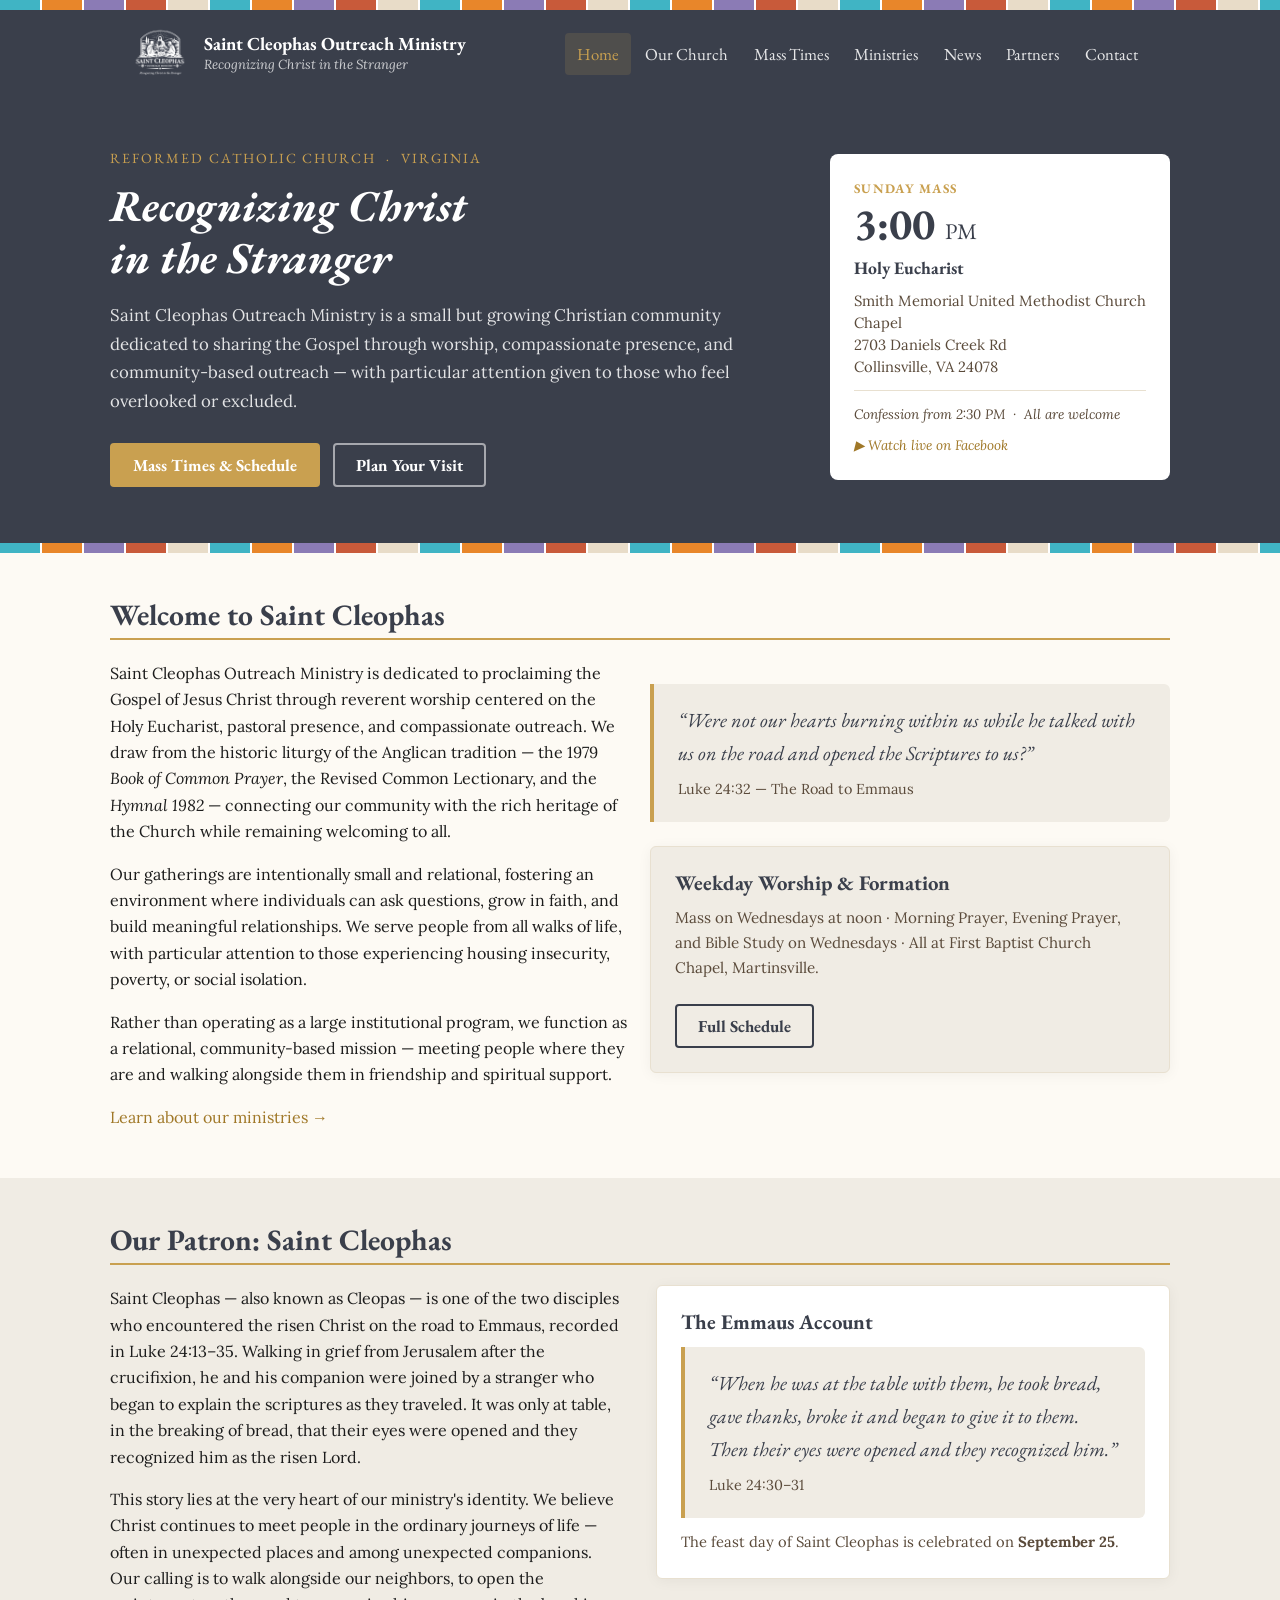
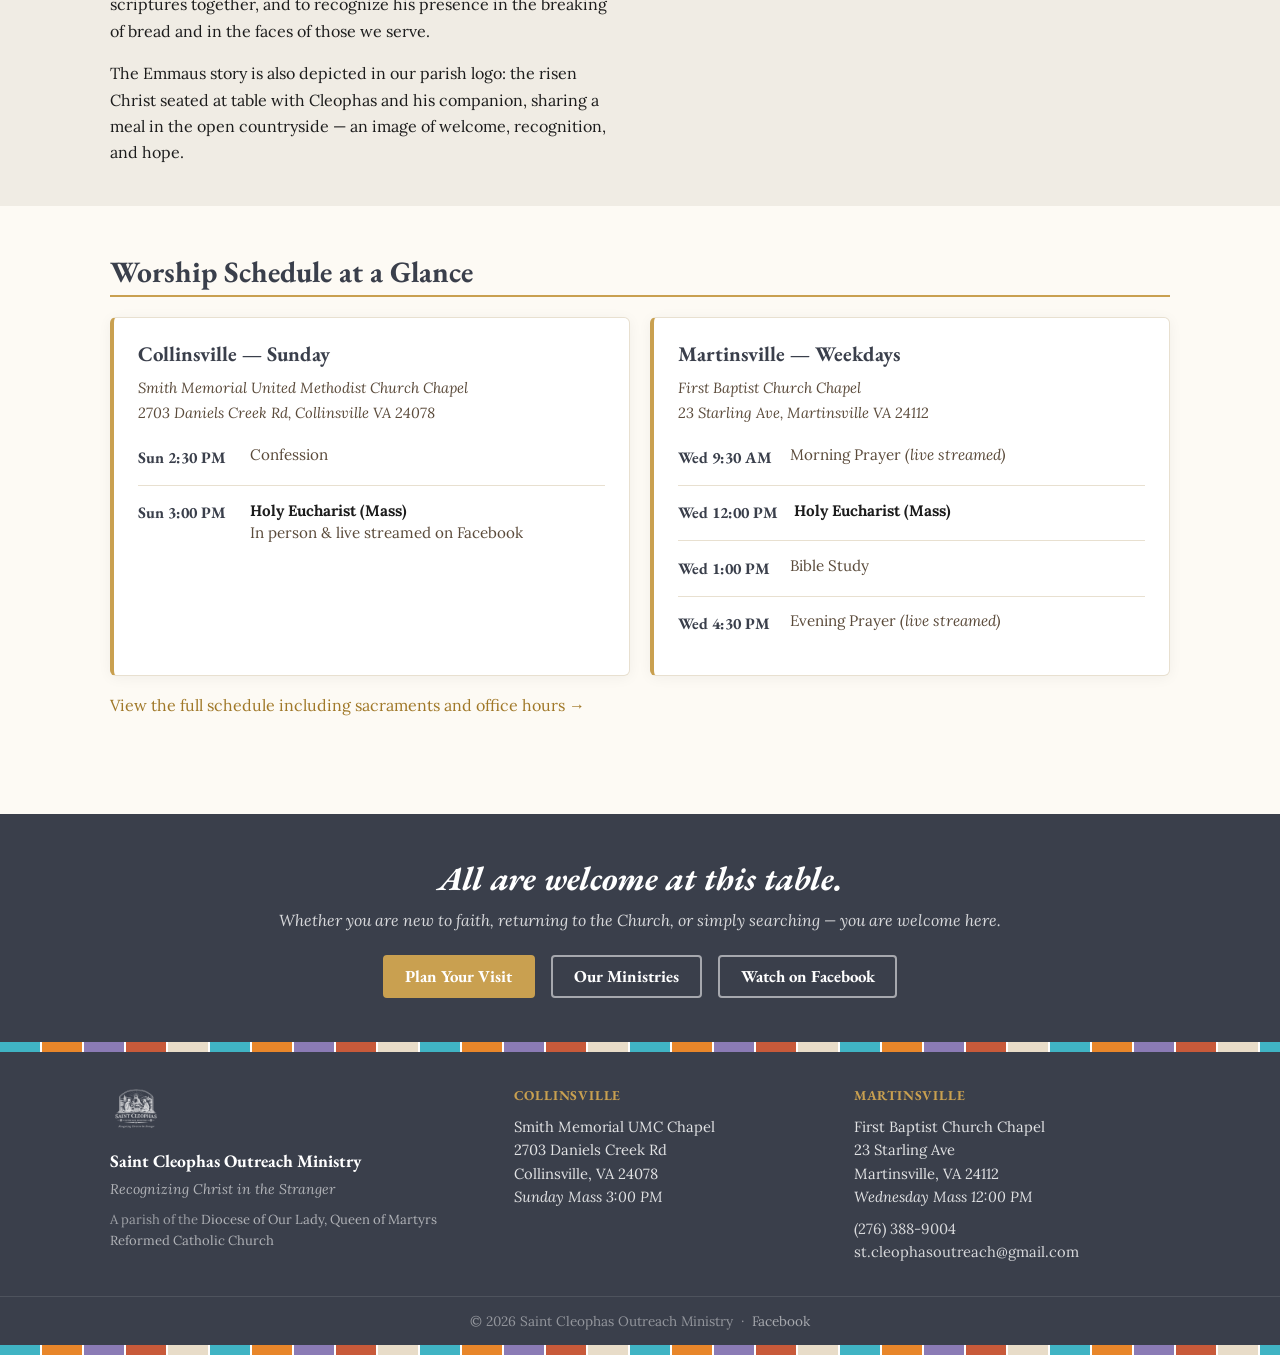
==== index.html @ c2bea2ea "Add John Fulcher as Music Minister and social share image site-wide - Add Rev. John Fulcher (retired" ====
<!doctype html>
<html lang="en">
<head>
<meta charset="utf-8" />
<meta name="viewport" content="width=device-width,initial-scale=1" />
<title>Saint Cleophas Outreach Ministry — Recognizing Christ in the Stranger</title>
<meta name="description" content="Saint Cleophas Outreach Ministry is a Reformed Catholic Church parish serving Martinsville and Collinsville, Virginia through worship, pastoral care, and community outreach." />
<meta name="theme-color" content="#3A3F4B" />
<link rel="icon" type="image/x-icon" href="assets/favicon.ico" />
<link rel="icon" type="image/png" sizes="32x32" href="assets/favicon-32.png" />
<link rel="apple-touch-icon" sizes="180x180" href="assets/favicon-180.png" />
<meta property="og:title" content="Saint Cleophas Outreach Ministry" />
<meta property="og:description" content="Recognizing Christ in the Stranger — worship, pastoral care, and outreach in the Martinsville–Collinsville region of Virginia." />
<meta property="og:type" content="website" />
<meta property="og:image" content="public/img/st-cleophas-social-share.PNG" />
<link rel="stylesheet" href="css/style.css" />
<script type="application/ld+json">
{
  "@context": "https://schema.org",
  "@type": "Church",
  "name": "Saint Cleophas Outreach Ministry",
  "description": "A Reformed Catholic Church parish dedicated to recognizing the face of Christ in marginalized people.",
  "telephone": "+12763889004",
  "email": "st.cleophasoutreach@gmail.com",
  "sameAs": ["https://www.facebook.com/profile.php?id=61555982034414"],
  "location": [
    {
      "@type": "Place",
      "name": "Smith Memorial UMC Chapel",
      "address": { "@type": "PostalAddress", "streetAddress": "2703 Daniels Creek Rd", "addressLocality": "Collinsville", "addressRegion": "VA", "postalCode": "24078" }
    },
    {
      "@type": "Place",
      "name": "First Baptist Church Martinsville",
      "address": { "@type": "PostalAddress", "streetAddress": "23 Starling Ave", "addressLocality": "Martinsville", "addressRegion": "VA", "postalCode": "24112" }
    }
  ]
}
</script>
</head>
<body>

<a href="#main" class="skip-link">Skip to main content</a>

<!-- ===================== HEADER ===================== -->
<header class="site-header" role="banner">
  <div class="glass-strip" aria-hidden="true"></div>
  <div class="container">
    <div class="topbar">
      <a href="index.html" class="brand" aria-label="Saint Cleophas Outreach Ministry — home">
        <div class="brand-logo">
          <img src="assets/logo.png" alt="" aria-hidden="true" />
        </div>
        <div class="brand-text">
          <span class="site-name">Saint Cleophas Outreach Ministry</span>
          <span class="site-tagline">Recognizing Christ in the Stranger</span>
        </div>
      </a>
      <button class="nav-toggle" aria-label="Open navigation menu" aria-expanded="false"
        onclick="var n=document.querySelector('nav.primary-nav');n.classList.toggle('open');this.setAttribute('aria-expanded',n.classList.contains('open'))">&#9776;</button>
      <nav class="primary-nav" role="navigation" aria-label="Primary">
        <a href="index.html" class="active">Home</a>
        <a href="church.html">Our Church</a>
        <a href="mass-times.html">Mass Times</a>
        <a href="ministries.html">Ministries</a>
        <a href="news.html">News</a>
        <a href="partners.html">Partners</a>
        <a href="contact.html">Contact</a>
      </nav>
    </div>
  </div>
</header>

<!-- ===================== HOME HERO ===================== -->
<section class="home-hero" role="region" aria-labelledby="hero-heading">
  <div class="container">
    <div class="home-hero-inner">
      <div>
        <p class="hero-eyebrow">Reformed Catholic Church &nbsp;·&nbsp; Virginia</p>
        <h1 id="hero-heading">Recognizing Christ<br>in the Stranger</h1>
        <p class="hero-lead">Saint Cleophas Outreach Ministry is a small but growing Christian community dedicated to sharing the Gospel through worship, compassionate presence, and community-based outreach — with particular attention given to those who feel overlooked or excluded.</p>
        <div class="hero-cta">
          <a href="mass-times.html" class="btn btn-gold">Mass Times &amp; Schedule</a>
          <a href="contact.html" class="btn btn-outline-white">Plan Your Visit</a>
        </div>
      </div>

      <aside class="next-service-card" aria-label="Next Sunday service">
        <div class="nsc-label">Sunday Mass</div>
        <div class="nsc-time">3:00 <span style="font-size:1.4rem;font-weight:400;">PM</span></div>
        <div class="nsc-service">Holy Eucharist</div>
        <div class="nsc-loc">
          Smith Memorial United Methodist Church Chapel<br>
          2703 Daniels Creek Rd<br>
          Collinsville, VA 24078
        </div>
        <div class="nsc-note">
          Confession from 2:30 PM &nbsp;·&nbsp; All are welcome<br>
          <div class="nsc-fb mt-sm">
            <a href="https://www.facebook.com/profile.php?id=61555982034414" target="_blank" rel="noopener">
              &#9654; Watch live on Facebook
            </a>
          </div>
        </div>
      </aside>
    </div>
  </div>
</section>

<div class="glass-strip" aria-hidden="true"></div>

<!-- ===================== MAIN ===================== -->
<main id="main" tabindex="-1">

  <!-- About / Welcome -->
  <section aria-labelledby="about-heading">
    <div class="container">
      <h2 class="section-title" id="about-heading">Welcome to Saint Cleophas</h2>
      <div class="grid-2" style="align-items:start;">
        <div>
          <p>Saint Cleophas Outreach Ministry is dedicated to proclaiming the Gospel of Jesus Christ through reverent worship centered on the Holy Eucharist, pastoral presence, and compassionate outreach. We draw from the historic liturgy of the Anglican tradition — the 1979 <em>Book of Common Prayer</em>, the Revised Common Lectionary, and the <em>Hymnal 1982</em> — connecting our community with the rich heritage of the Church while remaining welcoming to all.</p>
          <p>Our gatherings are intentionally small and relational, fostering an environment where individuals can ask questions, grow in faith, and build meaningful relationships. We serve people from all walks of life, with particular attention to those experiencing housing insecurity, poverty, or social isolation.</p>
          <p>Rather than operating as a large institutional program, we function as a relational, community-based mission — meeting people where they are and walking alongside them in friendship and spiritual support.</p>
          <p><a href="ministries.html">Learn about our ministries &rarr;</a></p>
        </div>
        <div>
          <div class="scripture-block">
            <blockquote>
              &ldquo;Were not our hearts burning within us while he talked with us on the road and opened the Scriptures to us?&rdquo;
            </blockquote>
            <cite>Luke 24:32 &mdash; The Road to Emmaus</cite>
          </div>
          <div class="card card-alt" style="margin-top:1.25rem;">
            <h3>Weekday Worship &amp; Formation</h3>
            <p class="text-muted" style="font-size:0.95rem;">Mass on Wednesdays at noon · Morning Prayer, Evening Prayer, and Bible Study on Wednesdays · All at First Baptist Church Chapel, Martinsville.</p>
            <a href="mass-times.html" class="btn btn-outline" style="margin-top:0.5rem;">Full Schedule</a>
          </div>
        </div>
      </div>
    </div>
  </section>

  <!-- Patron Saint -->
  <section aria-labelledby="patron-heading" style="background:#F0ECE4; padding: 2.5rem 0;">
    <div class="container">
      <h2 class="section-title" id="patron-heading">Our Patron: Saint Cleophas</h2>
      <div class="grid-2" style="align-items:start; gap:2rem;">
        <div>
          <p>Saint Cleophas — also known as Cleopas — is one of the two disciples who encountered the risen Christ on the road to Emmaus, recorded in Luke 24:13–35. Walking in grief from Jerusalem after the crucifixion, he and his companion were joined by a stranger who began to explain the scriptures as they traveled. It was only at table, in the breaking of bread, that their eyes were opened and they recognized him as the risen Lord.</p>
          <p>This story lies at the very heart of our ministry's identity. We believe Christ continues to meet people in the ordinary journeys of life — often in unexpected places and among unexpected companions. Our calling is to walk alongside our neighbors, to open the scriptures together, and to recognize his presence in the breaking of bread and in the faces of those we serve.</p>
          <p>The Emmaus story is also depicted in our parish logo: the risen Christ seated at table with Cleophas and his companion, sharing a meal in the open countryside — an image of welcome, recognition, and hope.</p>
        </div>
        <div>
          <div class="card">
            <h3>The Emmaus Account</h3>
            <div class="scripture-block" style="margin:0.75rem 0 0;">
              <blockquote>
                &ldquo;When he was at the table with them, he took bread, gave thanks, broke it and began to give it to them. Then their eyes were opened and they recognized him.&rdquo;
              </blockquote>
              <cite>Luke 24:30–31</cite>
            </div>
            <p class="text-muted" style="font-size:0.92rem; margin-top:0.75rem;">The feast day of Saint Cleophas is celebrated on <strong>September 25</strong>.</p>
          </div>
        </div>
      </div>
    </div>
  </section>

  <!-- Quick Schedule -->
  <section aria-labelledby="schedule-heading">
    <div class="container">
      <h2 class="section-title" id="schedule-heading">Worship Schedule at a Glance</h2>
      <div class="grid-2">
        <div class="card card-gold-left">
          <h3>Collinsville &mdash; Sunday</h3>
          <p class="location-host">Smith Memorial United Methodist Church Chapel<br>2703 Daniels Creek Rd, Collinsville VA 24078</p>
          <div class="schedule-row">
            <div class="schedule-day">Sun 2:30 PM</div>
            <div class="schedule-detail">Confession</div>
          </div>
          <div class="schedule-row">
            <div class="schedule-day">Sun 3:00 PM</div>
            <div class="schedule-detail"><strong>Holy Eucharist (Mass)</strong><br>In person &amp; live streamed on Facebook</div>
          </div>
        </div>
        <div class="card card-gold-left">
          <h3>Martinsville &mdash; Weekdays</h3>
          <p class="location-host">First Baptist Church Chapel<br>23 Starling Ave, Martinsville VA 24112</p>
          <div class="schedule-row">
            <div class="schedule-day">Wed 9:30 AM</div>
            <div class="schedule-detail">Morning Prayer <em>(live streamed)</em></div>
          </div>
          <div class="schedule-row">
            <div class="schedule-day">Wed 12:00 PM</div>
            <div class="schedule-detail"><strong>Holy Eucharist (Mass)</strong></div>
          </div>
          <div class="schedule-row">
            <div class="schedule-day">Wed 1:00 PM</div>
            <div class="schedule-detail">Bible Study</div>
          </div>
          <div class="schedule-row">
            <div class="schedule-day">Wed 4:30 PM</div>
            <div class="schedule-detail">Evening Prayer <em>(live streamed)</em></div>
          </div>
        </div>
      </div>
      <p style="margin-top:1rem;"><a href="mass-times.html">View the full schedule including sacraments and office hours &rarr;</a></p>
    </div>
  </section>

</main>

<!-- ===================== CTA STRIP ===================== -->
<section class="cta-strip" role="complementary" aria-label="Join us">
  <div class="container">
    <h2>All are welcome at this table.</h2>
    <p>Whether you are new to faith, returning to the Church, or simply searching — you are welcome here.</p>
    <div class="cta-buttons">
      <a href="contact.html" class="btn btn-gold">Plan Your Visit</a>
      <a href="ministries.html" class="btn btn-outline-white">Our Ministries</a>
      <a href="https://www.facebook.com/profile.php?id=61555982034414" target="_blank" rel="noopener" class="btn btn-outline-white">Watch on Facebook</a>
    </div>
  </div>
</section>
<div class="glass-strip" aria-hidden="true"></div>
<!-- ===================== FOOTER ===================== -->
<footer class="site-footer" role="contentinfo">
  <div class="container">
    <div class="footer-grid">
      <div>
        <div class="footer-logo">
          <img src="assets/logo.png" alt="" aria-hidden="true" />
        </div>
        <div class="footer-name">Saint Cleophas Outreach Ministry</div>
        <div class="footer-tagline">Recognizing Christ in the Stranger</div>
        <div class="footer-affiliation">
          A parish of the <a href="https://www.queen-of-martyrs.com/" target="_blank" rel="noopener">Diocese of Our Lady, Queen of Martyrs</a><br>
          <a href="https://www.reformedcatholic.org/" target="_blank" rel="noopener">Reformed Catholic Church</a>
        </div>
      </div>
      <div>
        <div class="footer-section-title">Collinsville</div>
        <p>Smith Memorial UMC Chapel<br>
        2703 Daniels Creek Rd<br>
        Collinsville, VA 24078<br>
        <em>Sunday Mass 3:00 PM</em></p>
      </div>
      <div>
        <div class="footer-section-title">Martinsville</div>
        <p>First Baptist Church Chapel<br>
        23 Starling Ave<br>
        Martinsville, VA 24112<br>
        <em>Wednesday Mass 12:00 PM</em></p>
        <p>
          <a href="tel:+12763889004">(276) 388-9004</a><br>
          <a href="mailto:st.cleophasoutreach@gmail.com">st.cleophasoutreach@gmail.com</a>
        </p>
      </div>
    </div>
  </div>
  <div class="footer-bottom">
    <div class="container">
      &copy; <span id="year"></span> Saint Cleophas Outreach Ministry &nbsp;&middot;&nbsp;
      <a href="https://www.facebook.com/profile.php?id=61555982034414" target="_blank" rel="noopener">Facebook</a>
    </div>
  </div>
  <div class="glass-strip" aria-hidden="true"></div>
</footer>

<script>
  document.getElementById('year').textContent = new Date().getFullYear();
</script>
</body>
</html>
---- css/style.css ----
/* =============================================================
   Saint Cleophas Outreach Ministry — Shared Stylesheet
   Design: traditional & dignified, stained-glass accents
   Fonts: EB Garamond (headings) · Lora (body)
   ============================================================= */

@import url('https://fonts.googleapis.com/css2?family=EB+Garamond:ital,wght@0,400;0,700;1,400;1,700&family=Lora:ital,wght@0,400;0,500;1,400&display=swap');

/* --- Reset & base ------------------------------------------ */
*, *::before, *::after { box-sizing: border-box; }
html, body { height: 100%; }
body {
  margin: 0;
  font-family: 'Lora', Georgia, 'Times New Roman', serif;
  font-size: 1rem;
  line-height: 1.65;
  color: #1C1C1C;
  background: #FDFAF4;
  -webkit-font-smoothing: antialiased;
  -moz-osx-font-smoothing: grayscale;
}
a { color: #A07828; text-decoration: none; }
a:hover, a:focus { text-decoration: underline; color: #8A6418; }
img { max-width: 100%; height: auto; display: block; }
p { margin: 0 0 1rem; }
p:last-child { margin-bottom: 0; }

h1, h2, h3, h4, h5, h6 {
  font-family: 'EB Garamond', Georgia, serif;
  color: #1C1C1C;
  line-height: 1.2;
  margin: 0 0 0.75rem;
}

/* --- Layout ------------------------------------------------- */
.container {
  max-width: 1100px;
  margin: 0 auto;
  padding: 0 1.25rem;
}

/* --- Stained-glass decorative strip ------------------------- */
/* Mirrors the geometric coloured border on the business card  */
.glass-strip {
  height: 10px;
  background: repeating-linear-gradient(
    to right,
    #40B4C4 0px,   #40B4C4 40px,
    #fff    40px,  #fff    42px,
    #E8862A 42px,  #E8862A 82px,
    #fff    82px,  #fff    84px,
    #8B7BB5 84px,  #8B7BB5 124px,
    #fff   124px,  #fff   126px,
    #C85A3A 126px, #C85A3A 166px,
    #fff   166px,  #fff   168px,
    #E8DCC8 168px, #E8DCC8 208px,
    #fff   208px,  #fff   210px
  );
}

/* --- Skip link ---------------------------------------------- */
.skip-link {
  position: absolute;
  top: -100%;
  left: 0;
  z-index: 9999;
  background: #C9A050;
  color: #fff;
  padding: 0.5rem 1rem;
  font-family: 'EB Garamond', Georgia, serif;
}
.skip-link:focus { top: 0; }

/* --- Site header -------------------------------------------- */
.site-header {
  background: #3A3F4B;
  color: #fff;
}

.topbar {
  display: flex;
  align-items: center;
  justify-content: space-between;
  gap: 1rem;
  padding: 0.9rem 1.25rem;
}

.brand {
  display: flex;
  gap: 0.85rem;
  align-items: center;
  text-decoration: none;
}
.brand:hover { text-decoration: none; }

.brand-logo {
  width: 60px;
  height: 60px;
  flex-shrink: 0;
}
.brand-logo img {
  width: 100%;
  height: 100%;
  object-fit: contain;
  filter: brightness(0) invert(1);
}
/* Fallback cross when logo image not yet placed */
.brand-logo-fallback {
  width: 60px;
  height: 60px;
  flex-shrink: 0;
  display: flex;
  align-items: center;
  justify-content: center;
  color: #C9A050;
}

.brand-text .site-name {
  font-family: 'EB Garamond', Georgia, serif;
  font-size: 1.15rem;
  font-weight: 700;
  color: #fff;
  line-height: 1.1;
  display: block;
}
.brand-text .site-tagline {
  font-family: 'Lora', Georgia, serif;
  font-size: 0.82rem;
  font-style: italic;
  color: rgba(255,255,255,0.75);
  display: block;
}

/* Mobile nav toggle */
.nav-toggle {
  display: none;
  background: none;
  border: 1px solid rgba(255,255,255,0.35);
  color: #fff;
  padding: 0.4rem 0.8rem;
  border-radius: 4px;
  cursor: pointer;
  font-size: 1.2rem;
  line-height: 1;
}

/* Primary nav */
nav.primary-nav {
  display: flex;
  gap: 0.1rem;
  align-items: center;
  flex-wrap: wrap;
}
nav.primary-nav a {
  color: rgba(255,255,255,0.88);
  padding: 0.45rem 0.75rem;
  border-radius: 4px;
  font-family: 'EB Garamond', Georgia, serif;
  font-size: 1.05rem;
  text-decoration: none;
  transition: background 0.15s, color 0.15s;
}
nav.primary-nav a:hover,
nav.primary-nav a:focus {
  background: rgba(255,255,255,0.1);
  color: #fff;
  text-decoration: none;
}
nav.primary-nav a.active {
  color: #C9A050;
  background: rgba(201,160,80,0.15);
}

/* Mobile nav */
@media (max-width: 767px) {
  .topbar { flex-wrap: wrap; }
  .nav-toggle { display: block; }
  nav.primary-nav {
    width: 100%;
    display: none;
    flex-direction: column;
    align-items: stretch;
    gap: 0;
    padding: 0.25rem 1.25rem 1rem;
  }
  nav.primary-nav.open { display: flex; }
  nav.primary-nav a {
    padding: 0.7rem 0.5rem;
    border-radius: 0;
    border-bottom: 1px solid rgba(255,255,255,0.08);
  }
}

/* --- Page hero (inner pages) -------------------------------- */
.page-hero {
  background: #3A3F4B;
  color: #fff;
  padding: 2.5rem 0 2.25rem;
  text-align: center;
  margin: 0;
}
.page-hero h1 {
  font-family: 'EB Garamond', Georgia, serif;
  font-size: 2.4rem;
  font-style: italic;
  color: #fff;
  margin-bottom: 0.4rem;
}
.page-hero p {
  font-size: 1.05rem;
  color: rgba(255,255,255,0.75);
  margin: 0;
}

/* --- Home hero ---------------------------------------------- */
.home-hero {
  background: #3A3F4B;
  color: #fff;
  padding: 3rem 0 3.5rem;
  margin: 0;
}
.home-hero-inner {
  display: grid;
  grid-template-columns: 1fr;
  gap: 2rem;
  align-items: center;
}
@media (min-width: 768px) {
  .home-hero-inner { grid-template-columns: 1fr 340px; }
}

.hero-eyebrow {
  font-family: 'EB Garamond', Georgia, serif;
  font-size: 0.88rem;
  text-transform: uppercase;
  letter-spacing: 0.14em;
  color: #C9A050;
  margin: 0 0 0.6rem;
}
.home-hero h1 {
  font-family: 'EB Garamond', Georgia, serif;
  font-size: 2.75rem;
  font-style: italic;
  color: #fff;
  margin: 0 0 1rem;
}
.hero-lead {
  font-size: 1.05rem;
  color: rgba(255,255,255,0.85);
  margin: 0 0 1.75rem;
  line-height: 1.7;
}
.hero-cta {
  display: flex;
  gap: 0.85rem;
  flex-wrap: wrap;
}

.next-service-card {
  background: #fff;
  border-radius: 8px;
  padding: 1.5rem;
  color: #1C1C1C;
}
.nsc-label {
  font-family: 'EB Garamond', Georgia, serif;
  font-size: 0.82rem;
  text-transform: uppercase;
  letter-spacing: 0.1em;
  color: #C9A050;
  font-weight: 700;
  margin-bottom: 0.2rem;
}
.nsc-time {
  font-family: 'EB Garamond', Georgia, serif;
  font-size: 2.75rem;
  font-weight: 700;
  color: #3A3F4B;
  line-height: 1;
  margin-bottom: 0.4rem;
}
.nsc-service {
  font-family: 'EB Garamond', Georgia, serif;
  font-size: 1.1rem;
  font-weight: 700;
  color: #3A3F4B;
  margin-bottom: 0.5rem;
}
.nsc-loc {
  font-size: 0.92rem;
  color: #5A4A3A;
  line-height: 1.5;
  margin-bottom: 0.75rem;
}
.nsc-note {
  font-size: 0.85rem;
  color: #5A4A3A;
  font-style: italic;
  border-top: 1px solid #E8E0D0;
  padding-top: 0.75rem;
}
.nsc-fb {
  margin-top: 0.75rem;
}

/* --- Main content ------------------------------------------- */
main { padding: 2.5rem 0 3rem; }

section { margin: 3rem 0; }
section:first-child { margin-top: 0; }
section:last-child { margin-bottom: 0; }

.section-title {
  font-family: 'EB Garamond', Georgia, serif;
  font-size: 1.85rem;
  color: #3A3F4B;
  border-bottom: 2px solid #C9A050;
  padding-bottom: 0.35rem;
  margin-top: 0.25rem;
  margin-bottom: 1.25rem;
}

/* --- Cards -------------------------------------------------- */
.card {
  background: #fff;
  border-radius: 6px;
  padding: 1.5rem;
  box-shadow: 0 2px 14px rgba(0,0,0,0.05);
  border: 1px solid #E8E0D0;
}
.card h3 {
  font-family: 'EB Garamond', Georgia, serif;
  font-size: 1.3rem;
  color: #3A3F4B;
  margin-bottom: 0.6rem;
}
.card-alt { background: #F0ECE4; }
.card-gold-left { border-left: 4px solid #C9A050; }

/* --- Grids -------------------------------------------------- */
.grid-2 {
  display: grid;
  grid-template-columns: 1fr;
  gap: 1.25rem;
}
.grid-3 {
  display: grid;
  grid-template-columns: 1fr;
  gap: 1.25rem;
}
@media (min-width: 640px) {
  .grid-2 { grid-template-columns: 1fr 1fr; }
}
@media (min-width: 768px) {
  .grid-3 { grid-template-columns: repeat(3, 1fr); }
}

/* --- Buttons ------------------------------------------------ */
.btn {
  display: inline-block;
  padding: 0.6rem 1.3rem;
  border-radius: 4px;
  font-family: 'EB Garamond', Georgia, serif;
  font-size: 1.05rem;
  font-weight: 700;
  text-decoration: none;
  cursor: pointer;
  border: 2px solid transparent;
  transition: background 0.15s, color 0.15s;
  line-height: 1.2;
}
.btn:hover { text-decoration: none; }

.btn-primary {
  background: #3A3F4B;
  color: #fff;
  border-color: #3A3F4B;
}
.btn-primary:hover { background: #2D3240; border-color: #2D3240; color: #fff; }

.btn-gold {
  background: #C9A050;
  color: #fff;
  border-color: #C9A050;
}
.btn-gold:hover { background: #B88C3E; border-color: #B88C3E; color: #fff; }

.btn-outline {
  background: transparent;
  color: #3A3F4B;
  border-color: #3A3F4B;
}
.btn-outline:hover { background: #3A3F4B; color: #fff; }

.btn-outline-white {
  background: transparent;
  color: #fff;
  border-color: rgba(255,255,255,0.55);
}
.btn-outline-white:hover { background: rgba(255,255,255,0.1); color: #fff; }

/* --- Schedule rows ------------------------------------------ */
.schedule-row {
  display: flex;
  gap: 1rem;
  padding: 0.85rem 0;
  border-bottom: 1px solid #E8E0D0;
  align-items: flex-start;
}
.schedule-row:last-child { border-bottom: none; }
.schedule-day {
  min-width: 96px;
  font-family: 'EB Garamond', Georgia, serif;
  font-weight: 700;
  font-size: 1rem;
  color: #3A3F4B;
  padding-top: 0.05rem;
}
.schedule-detail { font-size: 0.95rem; color: #5A4A3A; line-height: 1.5; }
.schedule-detail strong { color: #1C1C1C; }

/* --- Scripture / quote block -------------------------------- */
.scripture-block {
  background: #F0ECE4;
  border-left: 4px solid #C9A050;
  padding: 1.25rem 1.5rem;
  border-radius: 0 6px 6px 0;
  margin: 1.5rem 0;
}
.scripture-block blockquote {
  margin: 0;
  font-family: 'EB Garamond', Georgia, serif;
  font-size: 1.25rem;
  font-style: italic;
  color: #3A3F4B;
}
.scripture-block cite {
  display: block;
  margin-top: 0.5rem;
  font-size: 0.9rem;
  color: #5A4A3A;
  font-style: normal;
}

/* --- Pastoral team cards ------------------------------------ */
.team-card { text-align: center; }
.team-photo {
  width: 130px;
  height: 130px;
  border-radius: 50%;
  background: #E8E0D0;
  margin: 0 auto 1rem;
  display: flex;
  align-items: center;
  justify-content: center;
  color: #5A4A3A;
  font-size: 0.8rem;
  overflow: hidden;
  border: 3px solid #C9A050;
}
.team-photo img { width: 100%; height: 100%; object-fit: cover; }
.team-name {
  font-family: 'EB Garamond', Georgia, serif;
  font-size: 1.3rem;
  font-weight: 700;
  color: #3A3F4B;
  margin-bottom: 0.2rem;
}
.team-role {
  font-style: italic;
  color: #C9A050;
  font-size: 0.95rem;
  margin-bottom: 0.75rem;
}
.team-bio { font-size: 0.95rem; color: #5A4A3A; }

/* --- Announcements ----------------------------------------- */
.announcement {
  padding: 1.1rem 0;
  border-bottom: 1px solid #E8E0D0;
}
.announcement:last-child { border-bottom: none; }
.announcement-date {
  font-size: 0.82rem;
  color: #C9A050;
  font-family: 'EB Garamond', Georgia, serif;
  font-weight: 700;
  text-transform: uppercase;
  letter-spacing: 0.06em;
  margin-bottom: 0.2rem;
}
.announcement h3 { font-size: 1.15rem; margin-bottom: 0.25rem; }

/* --- Contact form ------------------------------------------ */
.form-group { margin-bottom: 1.25rem; }
.form-group label {
  display: block;
  font-family: 'EB Garamond', Georgia, serif;
  font-weight: 700;
  font-size: 1rem;
  margin-bottom: 0.35rem;
  color: #3A3F4B;
}
.form-group input,
.form-group textarea,
.form-group select {
  width: 100%;
  padding: 0.6rem 0.75rem;
  border: 1px solid #C8BCA8;
  border-radius: 4px;
  font-family: 'Lora', Georgia, serif;
  font-size: 0.97rem;
  background: #fff;
  color: #1C1C1C;
}
.form-group input:focus,
.form-group textarea:focus {
  outline: 2px solid #C9A050;
  border-color: #C9A050;
}

/* --- CTA strip --------------------------------------------- */
.cta-strip {
  background: #3A3F4B;
  color: #fff;
  padding: 2.75rem 0;
  text-align: center;
}
section.cta-strip { margin-bottom: 0; }
.cta-strip h2 {
  font-family: 'EB Garamond', Georgia, serif;
  font-size: 2.1rem;
  font-style: italic;
  color: #fff;
  margin-bottom: 0.5rem;
}
.cta-strip p {
  color: rgba(255,255,255,0.8);
  margin-bottom: 1.35rem;
  font-style: italic;
}
.cta-buttons {
  display: flex;
  gap: 1rem;
  justify-content: center;
  flex-wrap: wrap;
}

/* --- Partners list ----------------------------------------- */
.partner-tag {
  display: inline-block;
  background: #fff;
  border: 1px solid #C9A050;
  color: #3A3F4B;
  padding: 0.4rem 0.85rem;
  border-radius: 4px;
  font-family: 'EB Garamond', Georgia, serif;
  font-size: 0.97rem;
  margin: 0.25rem;
}

/* --- Location card ----------------------------------------- */
.location-label {
  font-family: 'EB Garamond', Georgia, serif;
  font-size: 0.82rem;
  text-transform: uppercase;
  letter-spacing: 0.1em;
  color: #C9A050;
  font-weight: 700;
  margin-bottom: 0.3rem;
}
.location-host {
  font-style: italic;
  color: #5A4A3A;
  font-size: 0.92rem;
  margin-bottom: 0.35rem;
}

/* --- Site footer ------------------------------------------- */
.site-footer {
  background: #3A3F4B;
  color: rgba(255,255,255,0.85);
  padding: 2rem 0 0;
}
.footer-grid {
  display: grid;
  grid-template-columns: 1fr;
  gap: 1.5rem;
  margin-bottom: 1.5rem;
}
@media (min-width: 768px) {
  .footer-grid { grid-template-columns: 1.2fr 1fr 1fr; }
}
.footer-logo {
  width: 52px;
  height: 52px;
  margin-bottom: 0.6rem;
}
.footer-logo img {
  width: 100%;
  filter: brightness(0) invert(1);
  opacity: 0.8;
}
.footer-name {
  font-family: 'EB Garamond', Georgia, serif;
  font-size: 1.1rem;
  font-weight: 700;
  color: #fff;
  margin-bottom: 0.2rem;
}
.footer-tagline {
  font-style: italic;
  font-size: 0.88rem;
  color: rgba(255,255,255,0.6);
}
.footer-section-title {
  font-family: 'EB Garamond', Georgia, serif;
  font-size: 1rem;
  font-weight: 700;
  color: #C9A050;
  margin-bottom: 0.5rem;
  text-transform: uppercase;
  letter-spacing: 0.06em;
  font-size: 0.85rem;
}
.site-footer p { font-size: 0.92rem; line-height: 1.6; margin-bottom: 0.5rem; }
.site-footer a { color: rgba(255,255,255,0.8); }
.site-footer a:hover { color: #C9A050; text-decoration: none; }
.footer-bottom {
  border-top: 1px solid rgba(255,255,255,0.1);
  padding: 0.8rem 0;
  text-align: center;
  font-size: 0.85rem;
  color: rgba(255,255,255,0.45);
}
.footer-bottom a { color: rgba(255,255,255,0.55); }
.footer-bottom a:hover { color: #C9A050; }

/* --- Footer affiliation line -------------------------------- */
.footer-affiliation {
  font-size: 0.82rem;
  color: rgba(255,255,255,0.5);
  margin-top: 0.5rem;
  line-height: 1.6;
}
.footer-affiliation a { color: rgba(255,255,255,0.6); }
.footer-affiliation a:hover { color: #C9A050; text-decoration: none; }

/* --- Utilities ---------------------------------------------- */
.sr-only {
  position: absolute; width: 1px; height: 1px; padding: 0;
  overflow: hidden; clip: rect(0,0,0,0); white-space: nowrap; border: 0;
}
.text-muted { color: #5A4A3A; }
.text-center { text-align: center; }
.text-gold { color: #C9A050; }
.mt-sm { margin-top: 0.5rem; }
.mt-md { margin-top: 1rem; }
.mt-lg { margin-top: 1.75rem; }
.mb-0 { margin-bottom: 0; }
.gap-sm { gap: 0.5rem; }
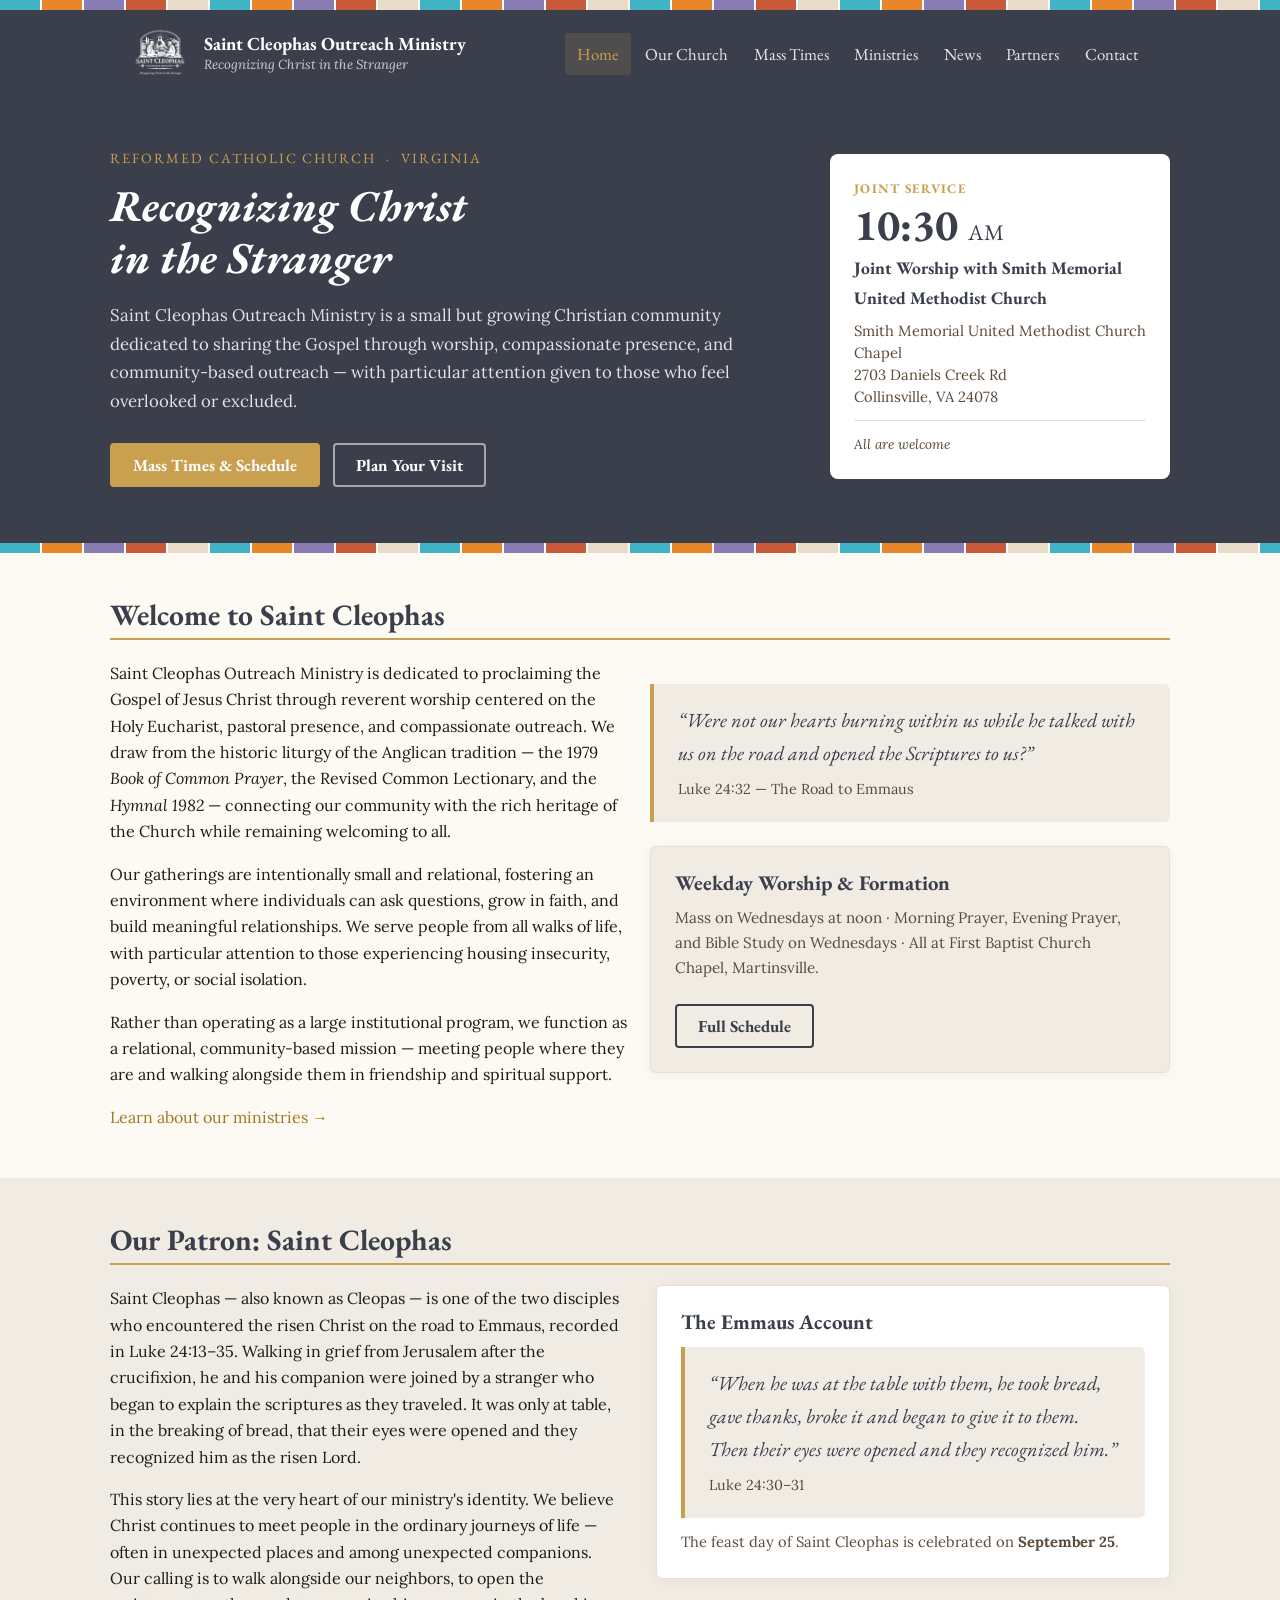
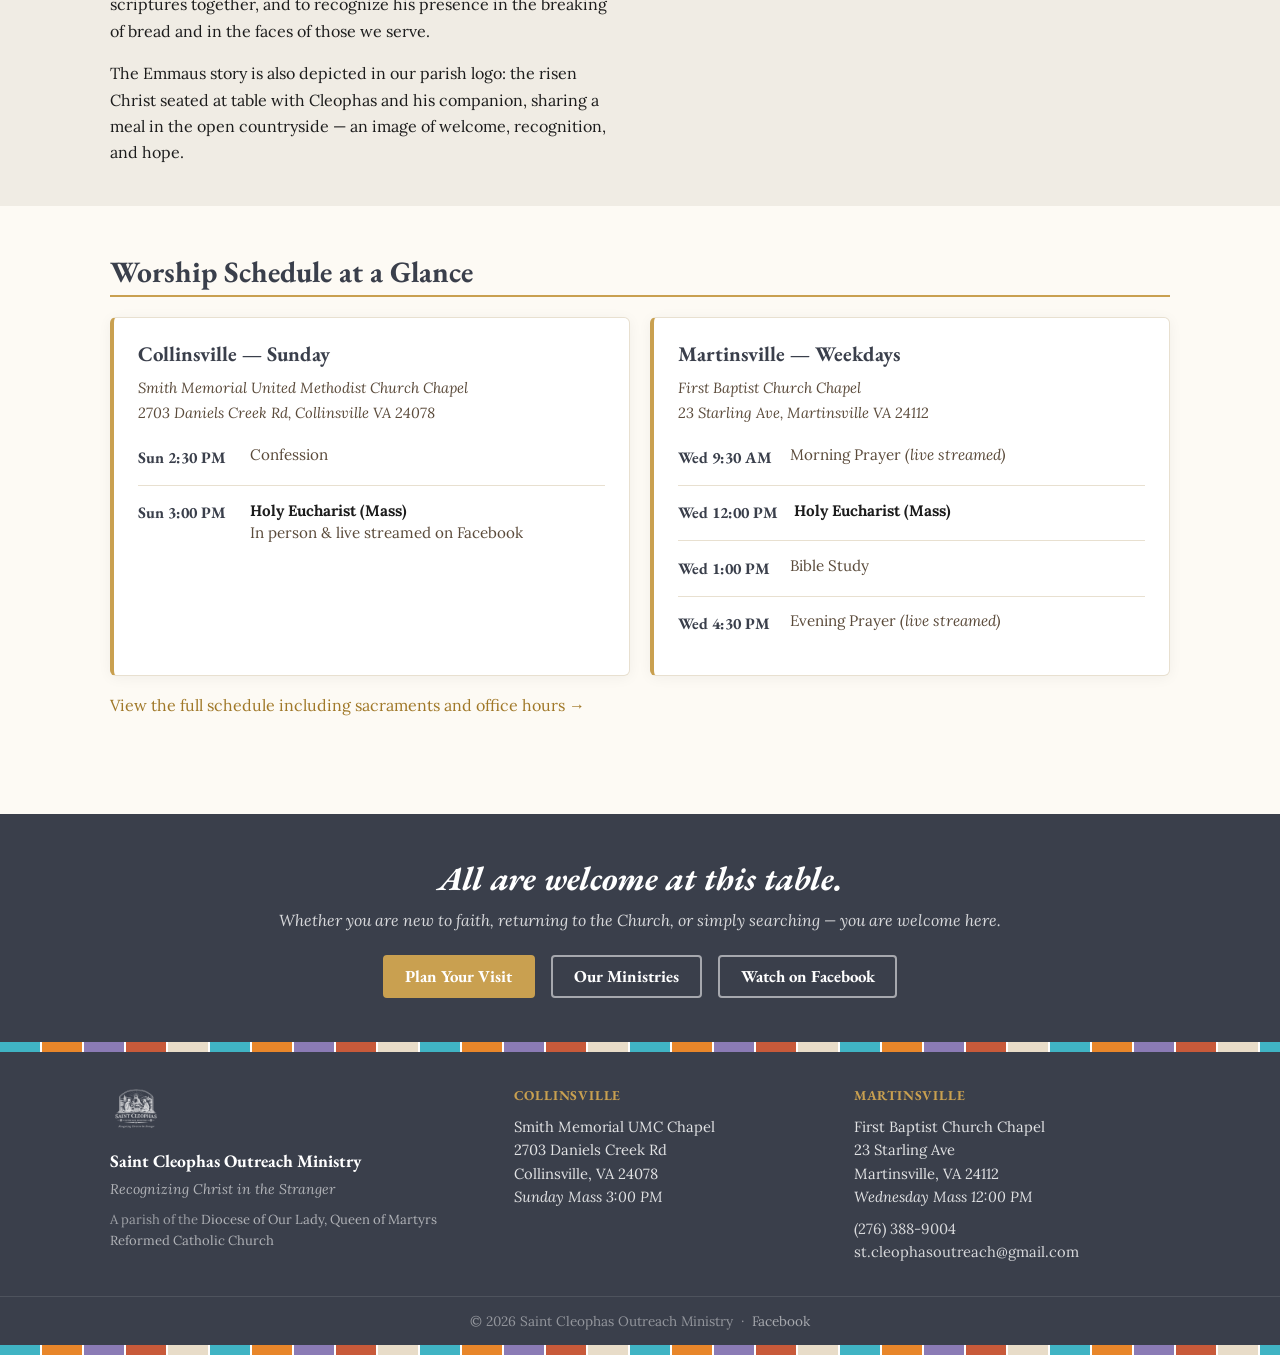
==== commit bf85e68b: "Add joint service card, bulletin on mass times, hymns, and Chatham Heights partner. - Replace hero s" ====
--- a/index.html
+++ b/index.html
@@ -85,6 +85,7 @@
         </div>
       </div>
 
+      <!-- Regular Sunday Mass card — restore after joint service
       <aside class="next-service-card" aria-label="Next Sunday service">
         <div class="nsc-label">Sunday Mass</div>
         <div class="nsc-time">3:00 <span style="font-size:1.4rem;font-weight:400;">PM</span></div>
@@ -101,6 +102,21 @@
               &#9654; Watch live on Facebook
             </a>
           </div>
+        </div>
+      </aside>
+      -->
+
+      <aside class="next-service-card" aria-label="Next Sunday service">
+        <div class="nsc-label">Joint Service</div>
+        <div class="nsc-time">10:30 <span style="font-size:1.4rem;font-weight:400;">AM</span></div>
+        <div class="nsc-service">Joint Worship with Smith Memorial United Methodist Church</div>
+        <div class="nsc-loc">
+          Smith Memorial United Methodist Church Chapel<br>
+          2703 Daniels Creek Rd<br>
+          Collinsville, VA 24078
+        </div>
+        <div class="nsc-note">
+          All are welcome
         </div>
       </aside>
     </div>
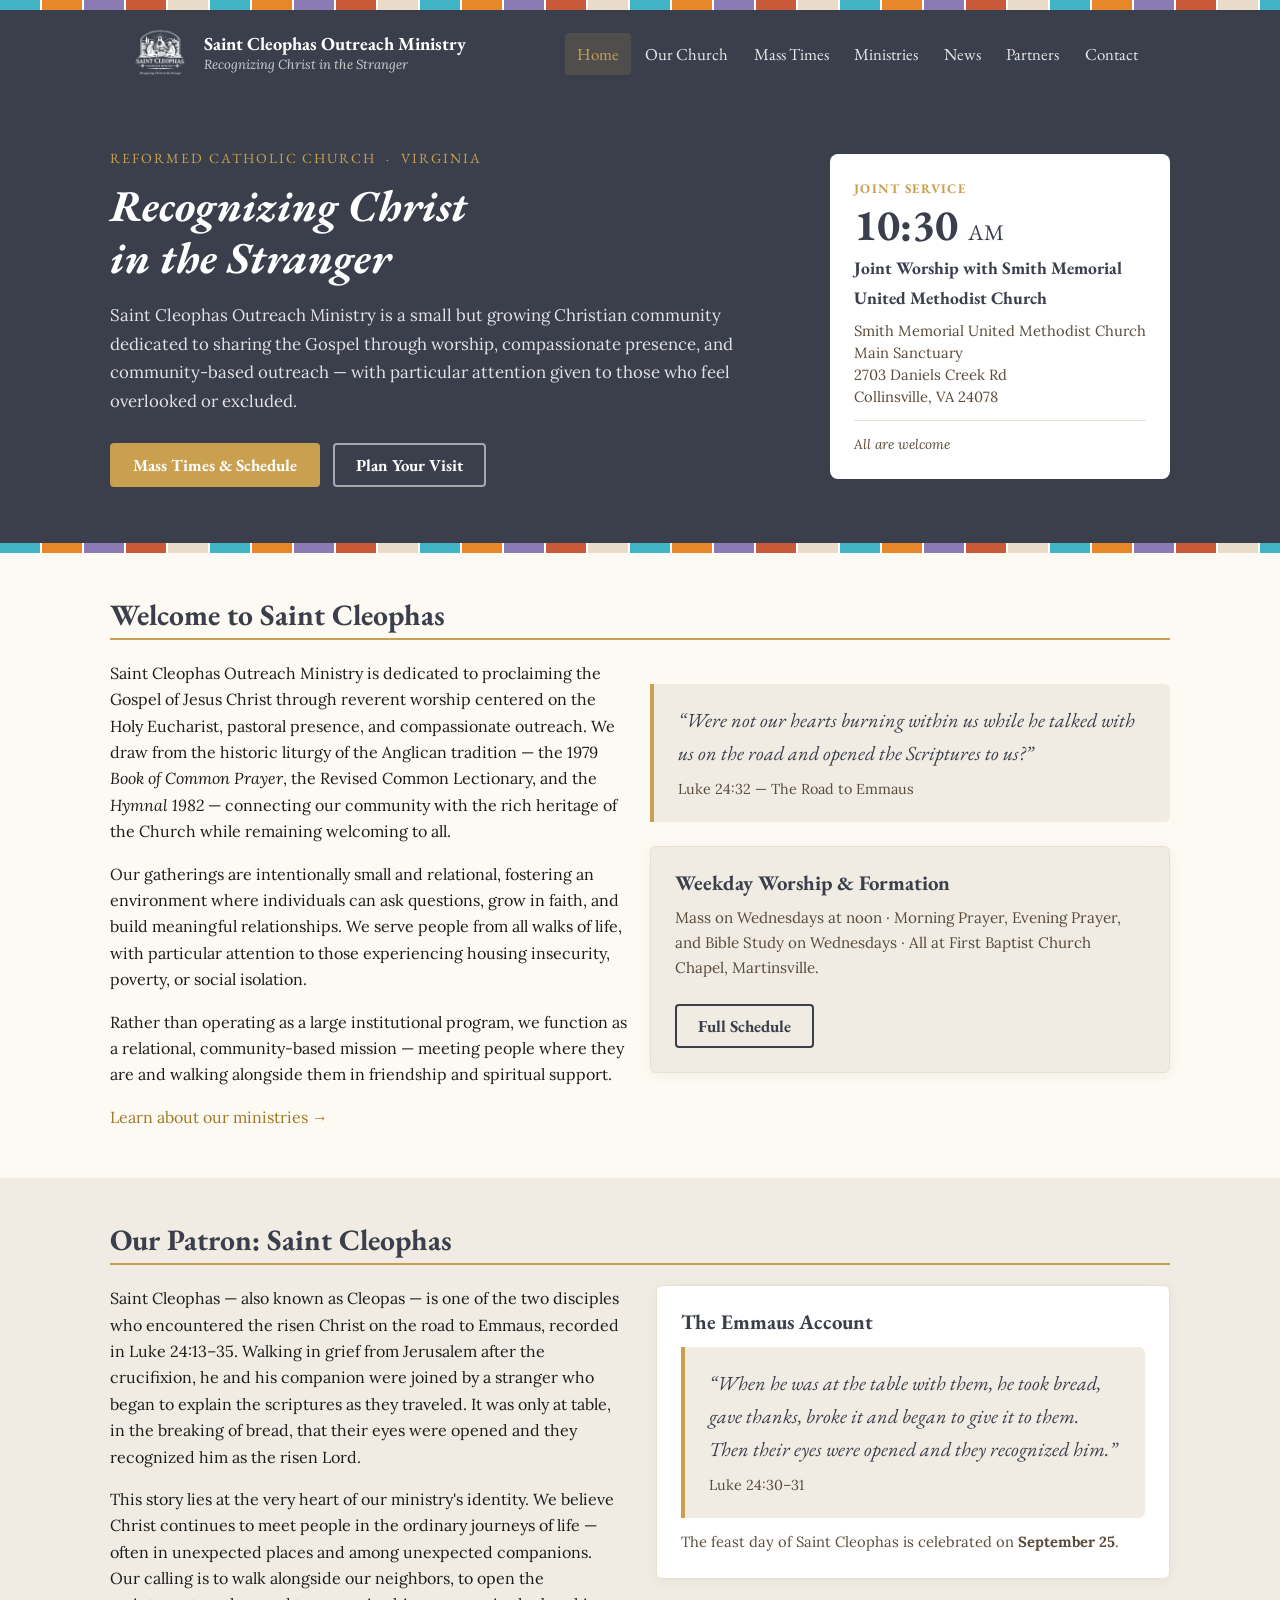
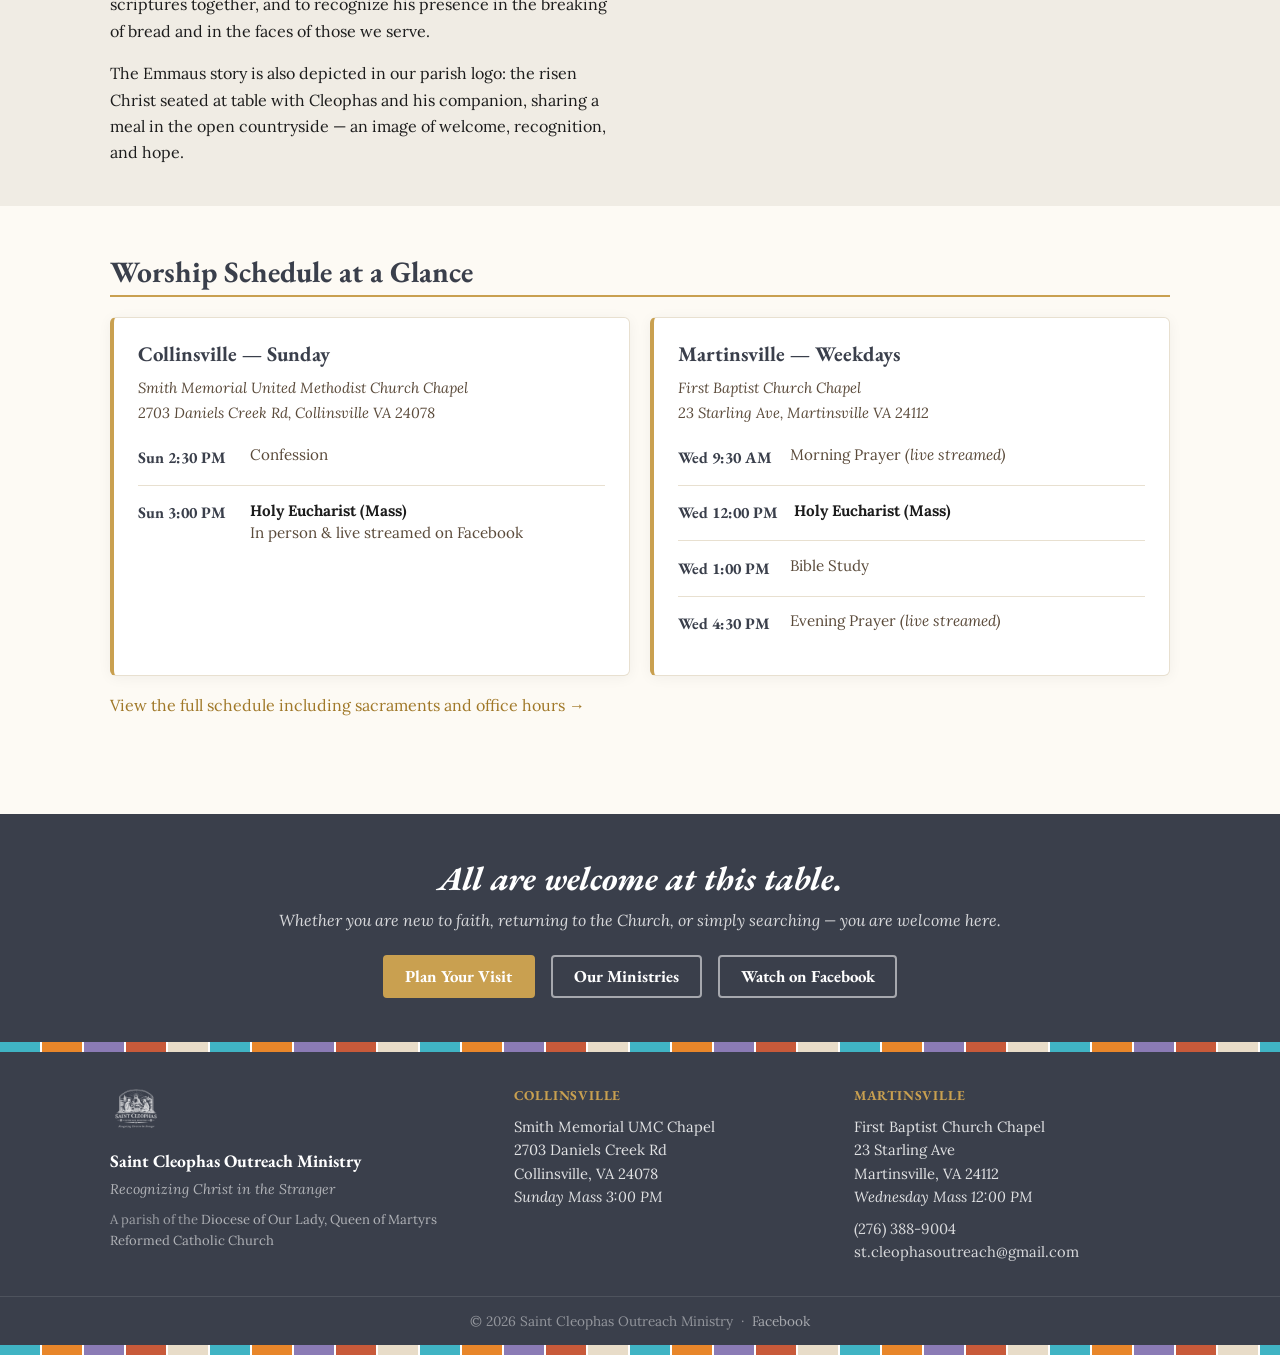
==== commit b9305caf: "Add joint service notices and correct location to main sanctuary. - Add joint service callout banner" ====
--- a/index.html
+++ b/index.html
@@ -111,7 +111,8 @@
         <div class="nsc-time">10:30 <span style="font-size:1.4rem;font-weight:400;">AM</span></div>
         <div class="nsc-service">Joint Worship with Smith Memorial United Methodist Church</div>
         <div class="nsc-loc">
-          Smith Memorial United Methodist Church Chapel<br>
+          Smith Memorial United Methodist Church<br>
+          Main Sanctuary<br>
           2703 Daniels Creek Rd<br>
           Collinsville, VA 24078
         </div>
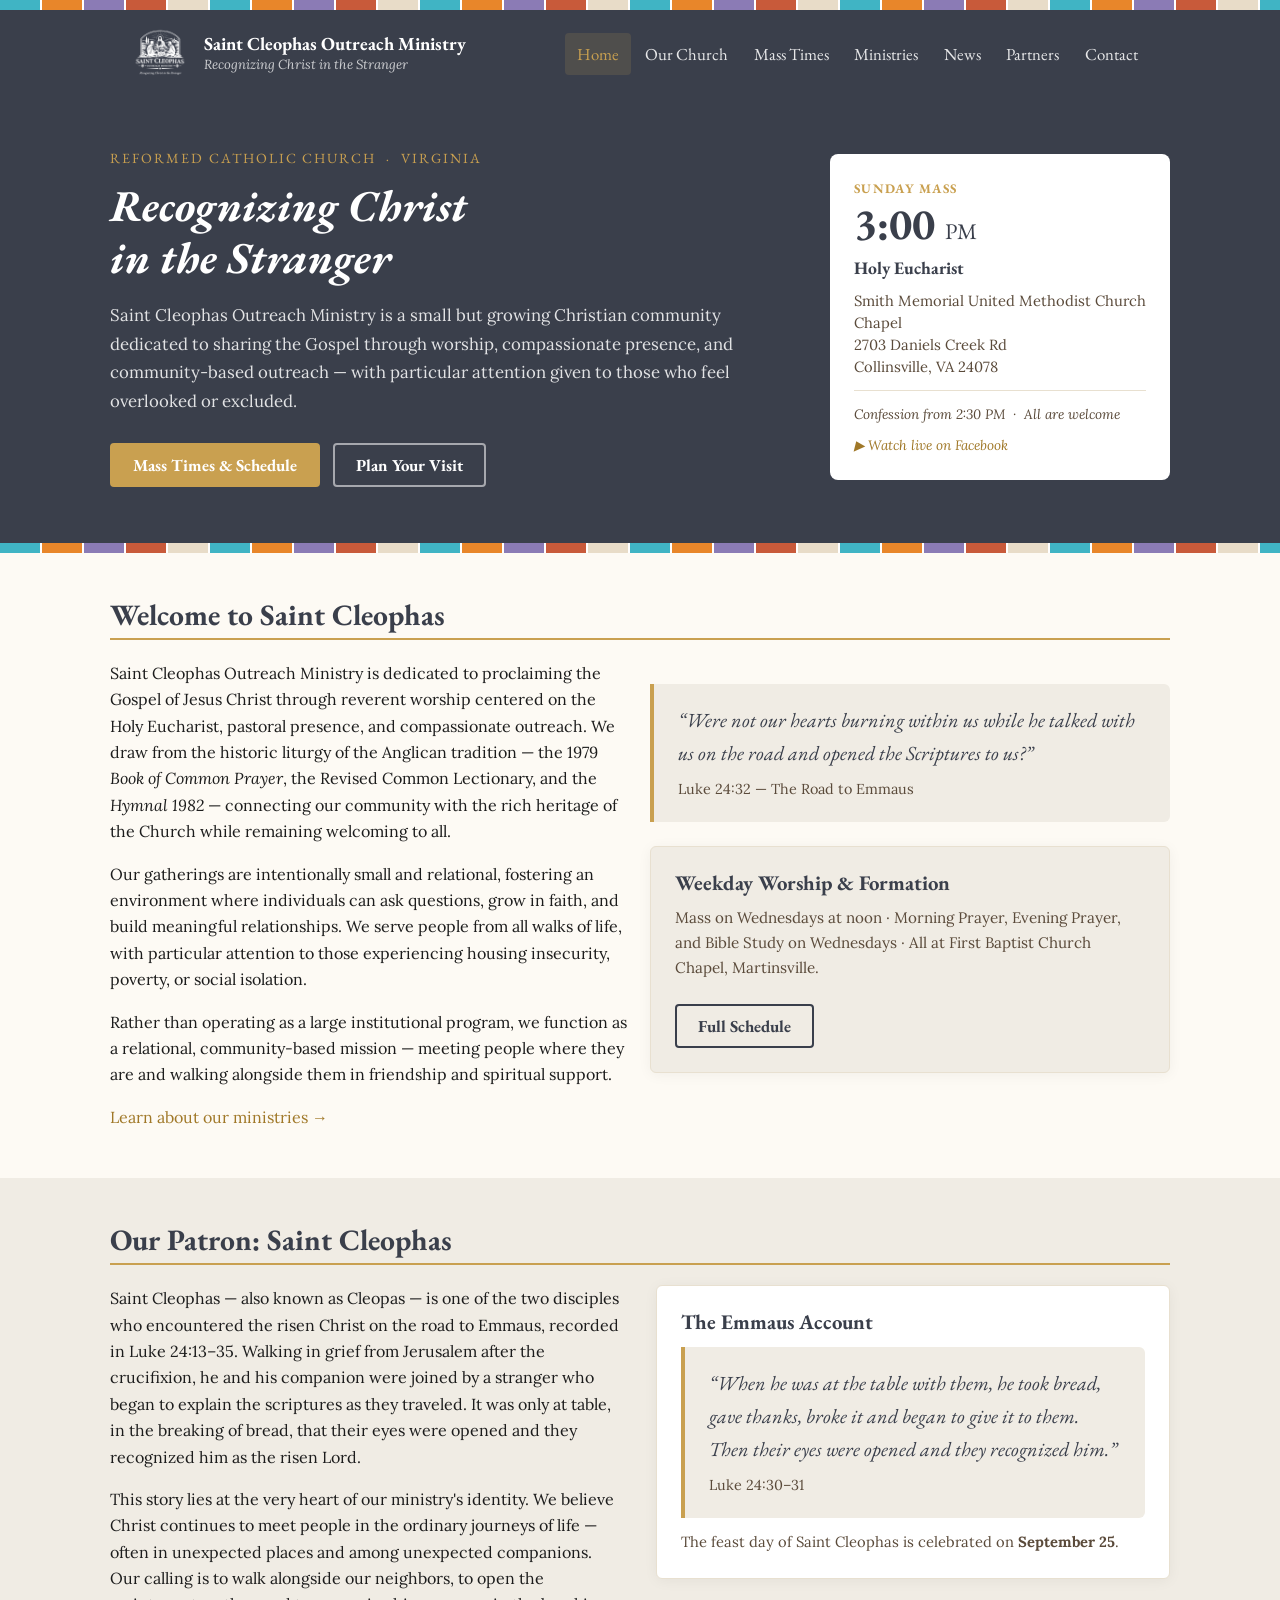
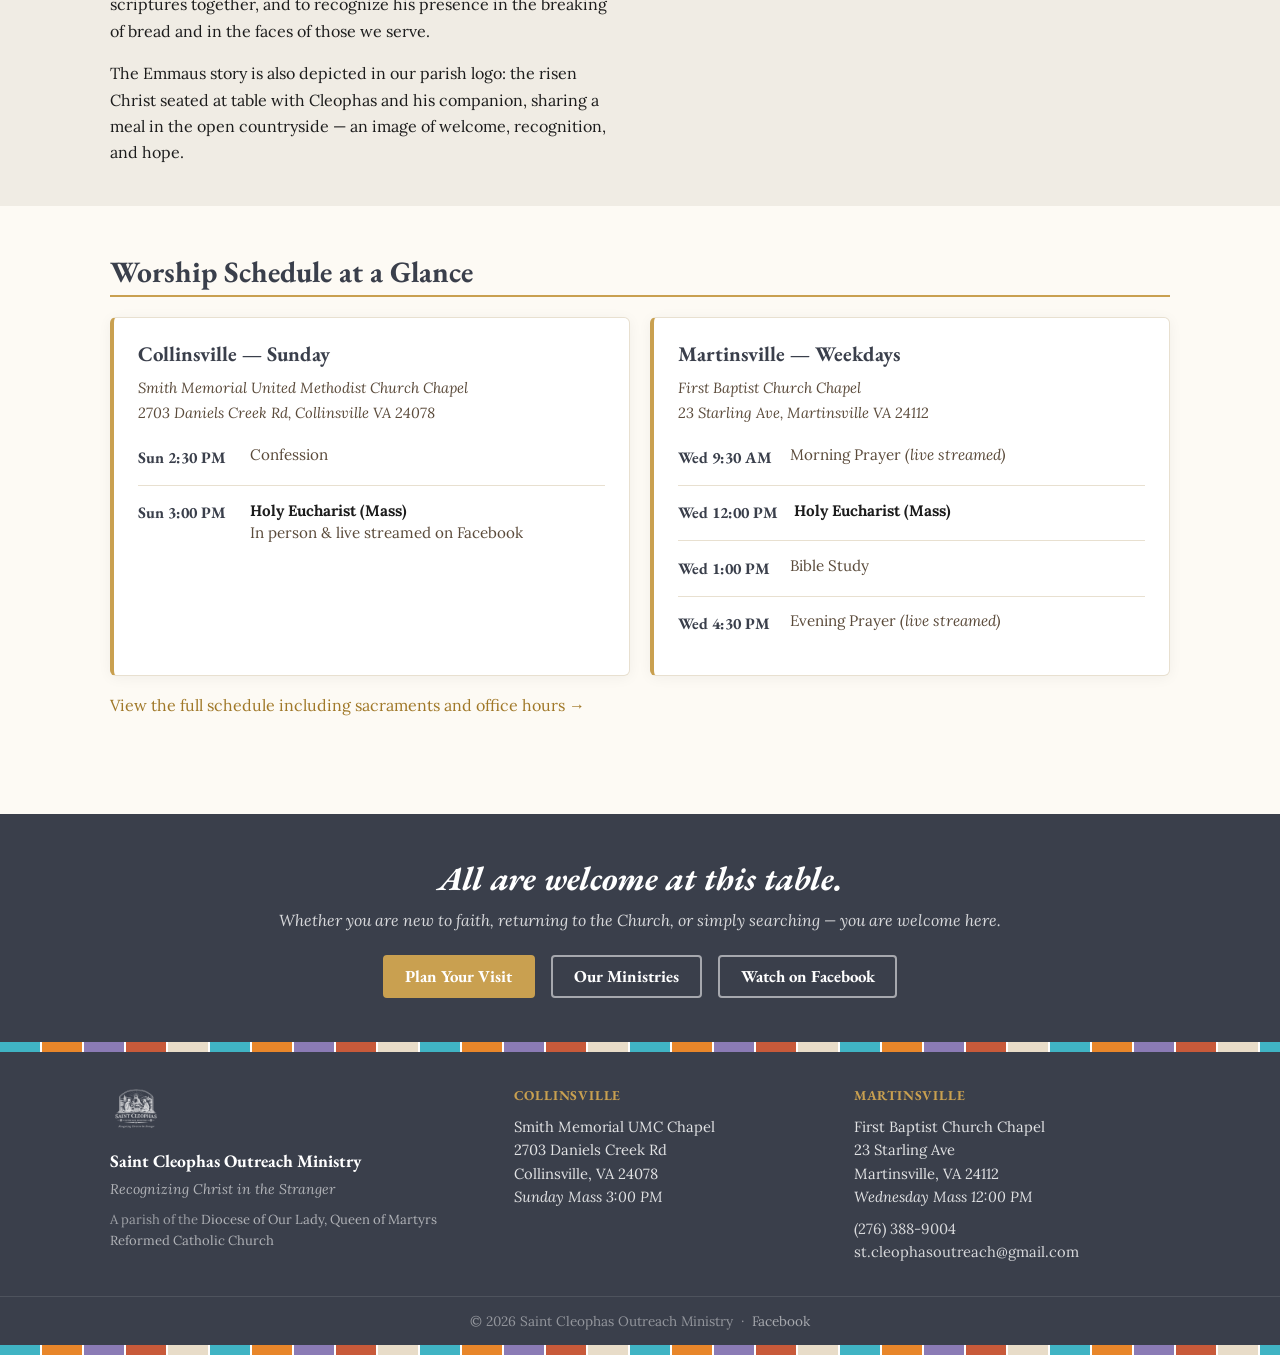
==== commit a759b0ec: "Revert joint service notices and update announcement to post-service reflection. - Restore regular S" ====
--- a/index.html
+++ b/index.html
@@ -85,7 +85,6 @@
         </div>
       </div>
 
-      <!-- Regular Sunday Mass card — restore after joint service
       <aside class="next-service-card" aria-label="Next Sunday service">
         <div class="nsc-label">Sunday Mass</div>
         <div class="nsc-time">3:00 <span style="font-size:1.4rem;font-weight:400;">PM</span></div>
@@ -102,22 +101,6 @@
               &#9654; Watch live on Facebook
             </a>
           </div>
-        </div>
-      </aside>
-      -->
-
-      <aside class="next-service-card" aria-label="Next Sunday service">
-        <div class="nsc-label">Joint Service</div>
-        <div class="nsc-time">10:30 <span style="font-size:1.4rem;font-weight:400;">AM</span></div>
-        <div class="nsc-service">Joint Worship with Smith Memorial United Methodist Church</div>
-        <div class="nsc-loc">
-          Smith Memorial United Methodist Church<br>
-          Main Sanctuary<br>
-          2703 Daniels Creek Rd<br>
-          Collinsville, VA 24078
-        </div>
-        <div class="nsc-note">
-          All are welcome
         </div>
       </aside>
     </div>
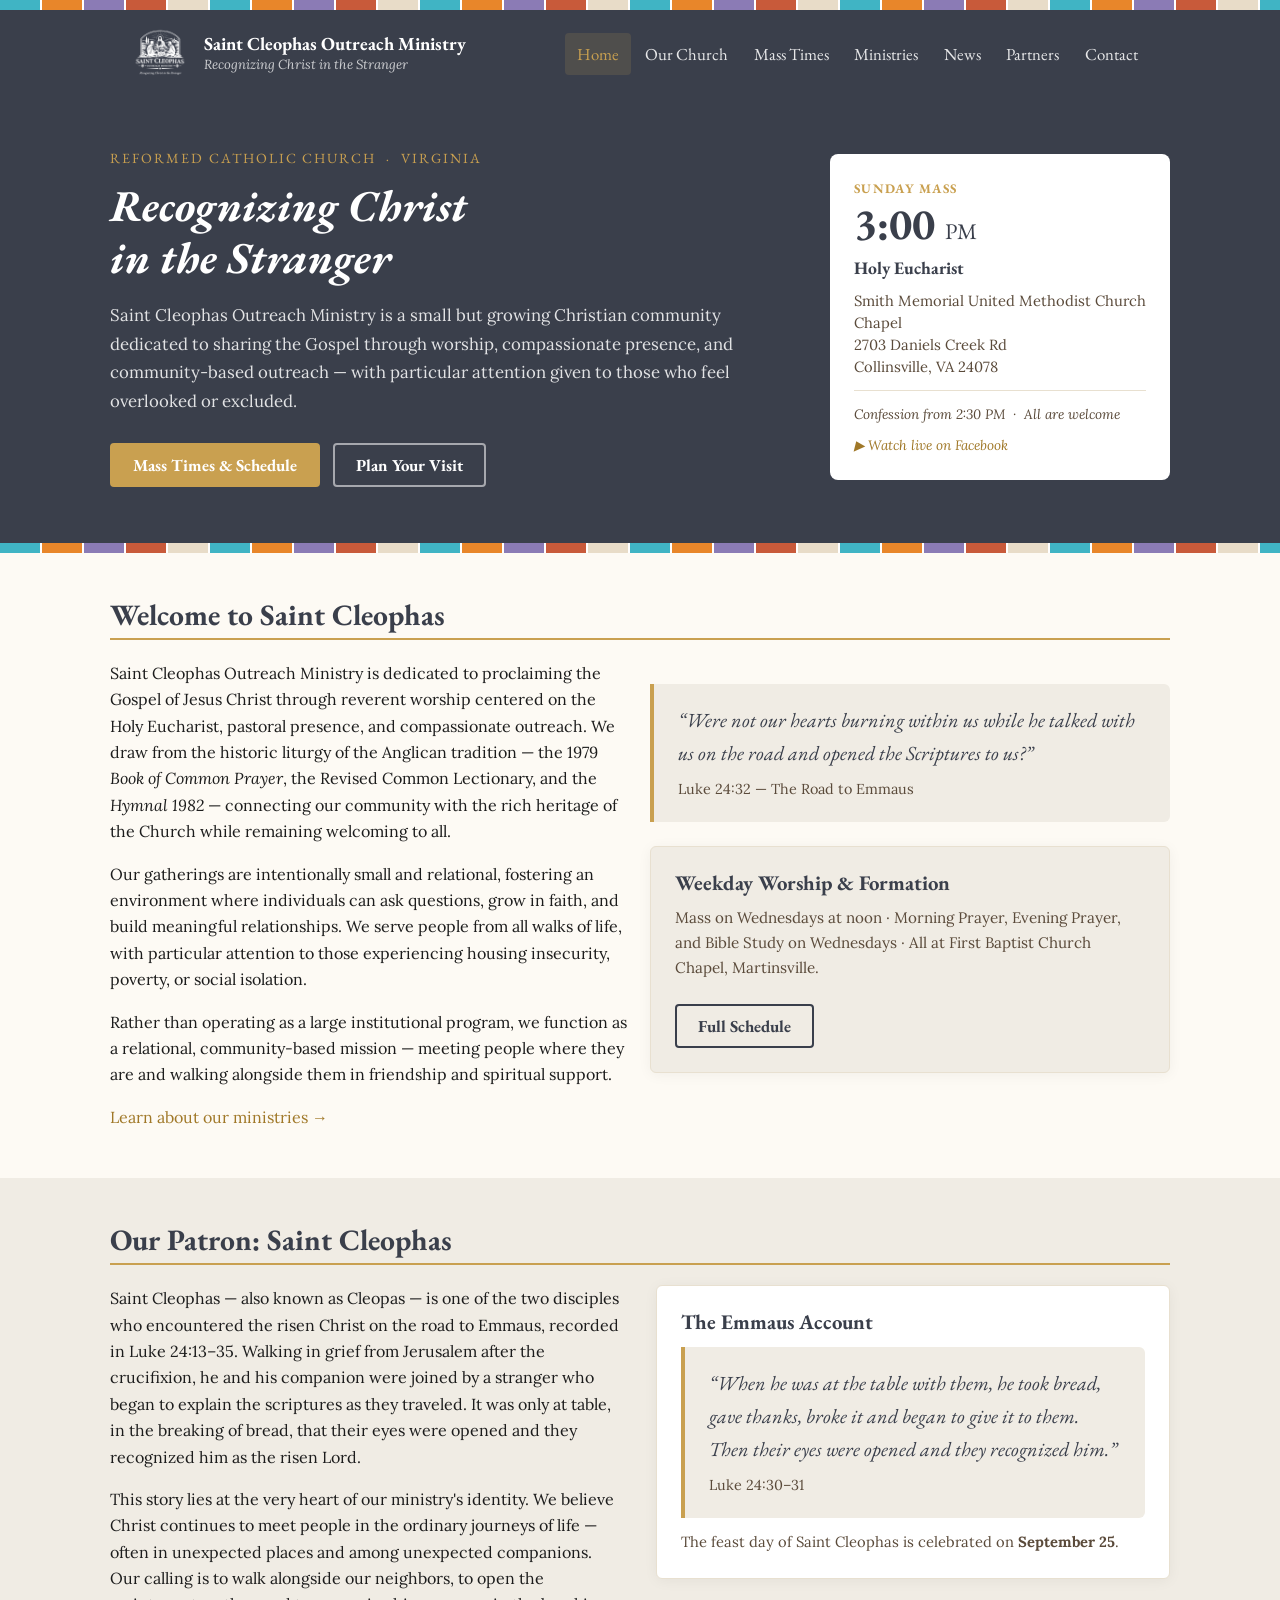
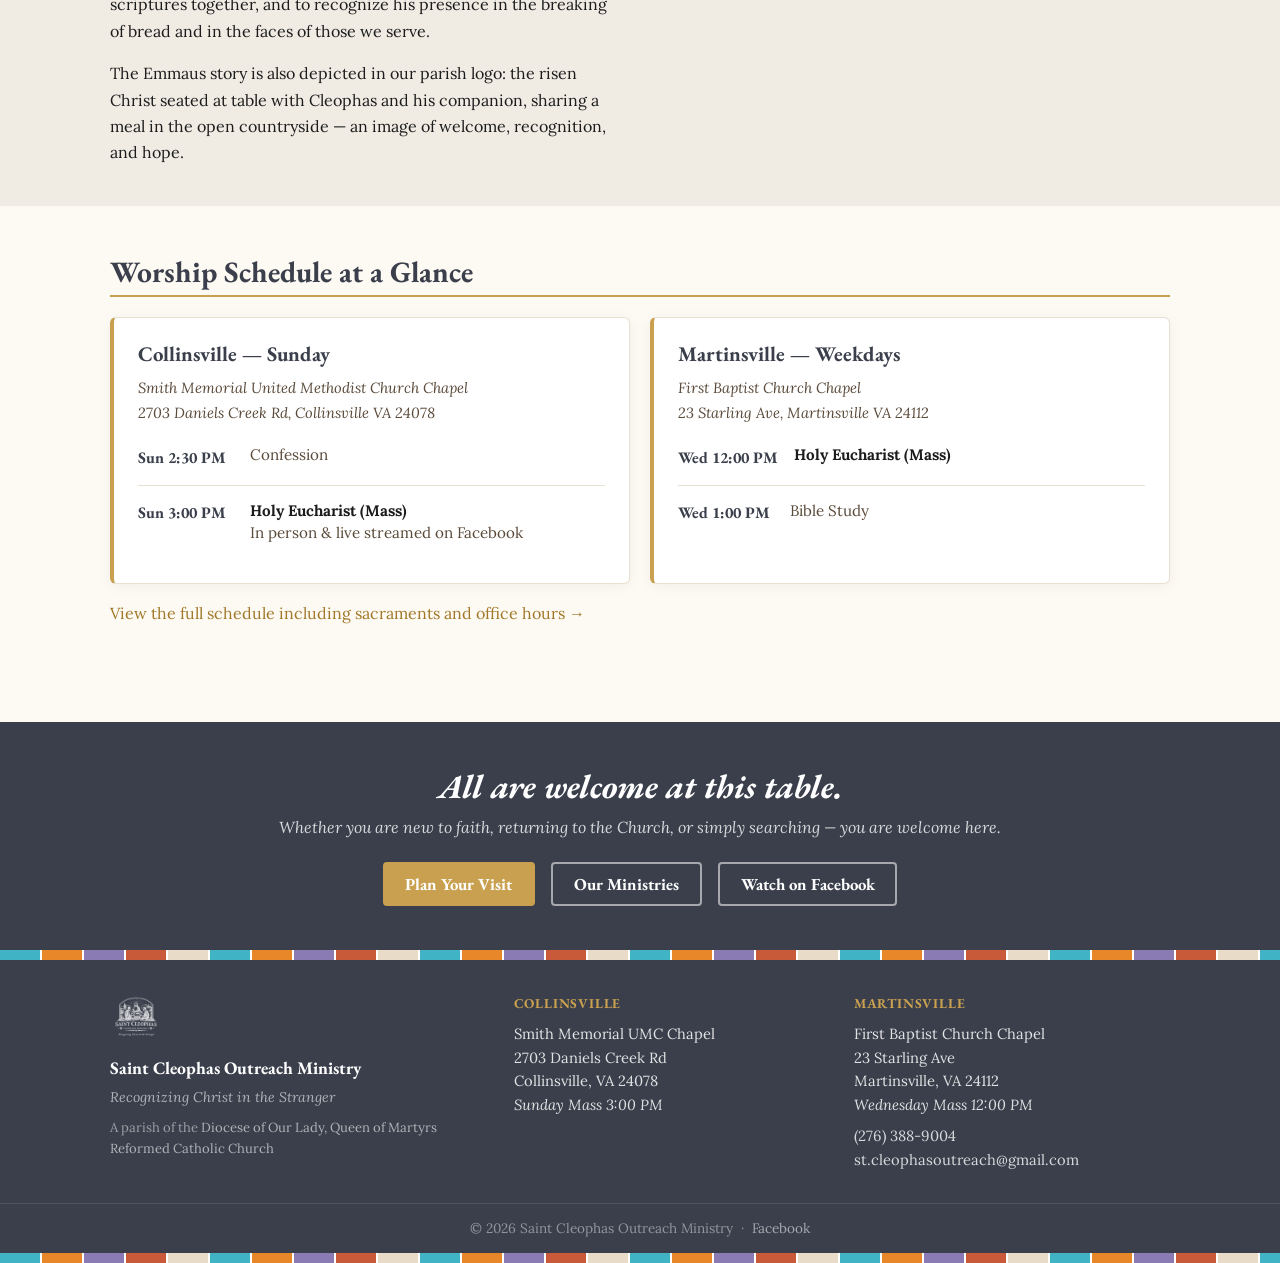
==== commit ba668e36: "Remove Daily Office from schedule and live stream references Morning Prayer and Evening Prayer remov" ====
--- a/index.html
+++ b/index.html
@@ -187,20 +187,12 @@
           <h3>Martinsville &mdash; Weekdays</h3>
           <p class="location-host">First Baptist Church Chapel<br>23 Starling Ave, Martinsville VA 24112</p>
           <div class="schedule-row">
-            <div class="schedule-day">Wed 9:30 AM</div>
-            <div class="schedule-detail">Morning Prayer <em>(live streamed)</em></div>
-          </div>
-          <div class="schedule-row">
             <div class="schedule-day">Wed 12:00 PM</div>
             <div class="schedule-detail"><strong>Holy Eucharist (Mass)</strong></div>
           </div>
           <div class="schedule-row">
             <div class="schedule-day">Wed 1:00 PM</div>
             <div class="schedule-detail">Bible Study</div>
-          </div>
-          <div class="schedule-row">
-            <div class="schedule-day">Wed 4:30 PM</div>
-            <div class="schedule-detail">Evening Prayer <em>(live streamed)</em></div>
           </div>
         </div>
       </div>
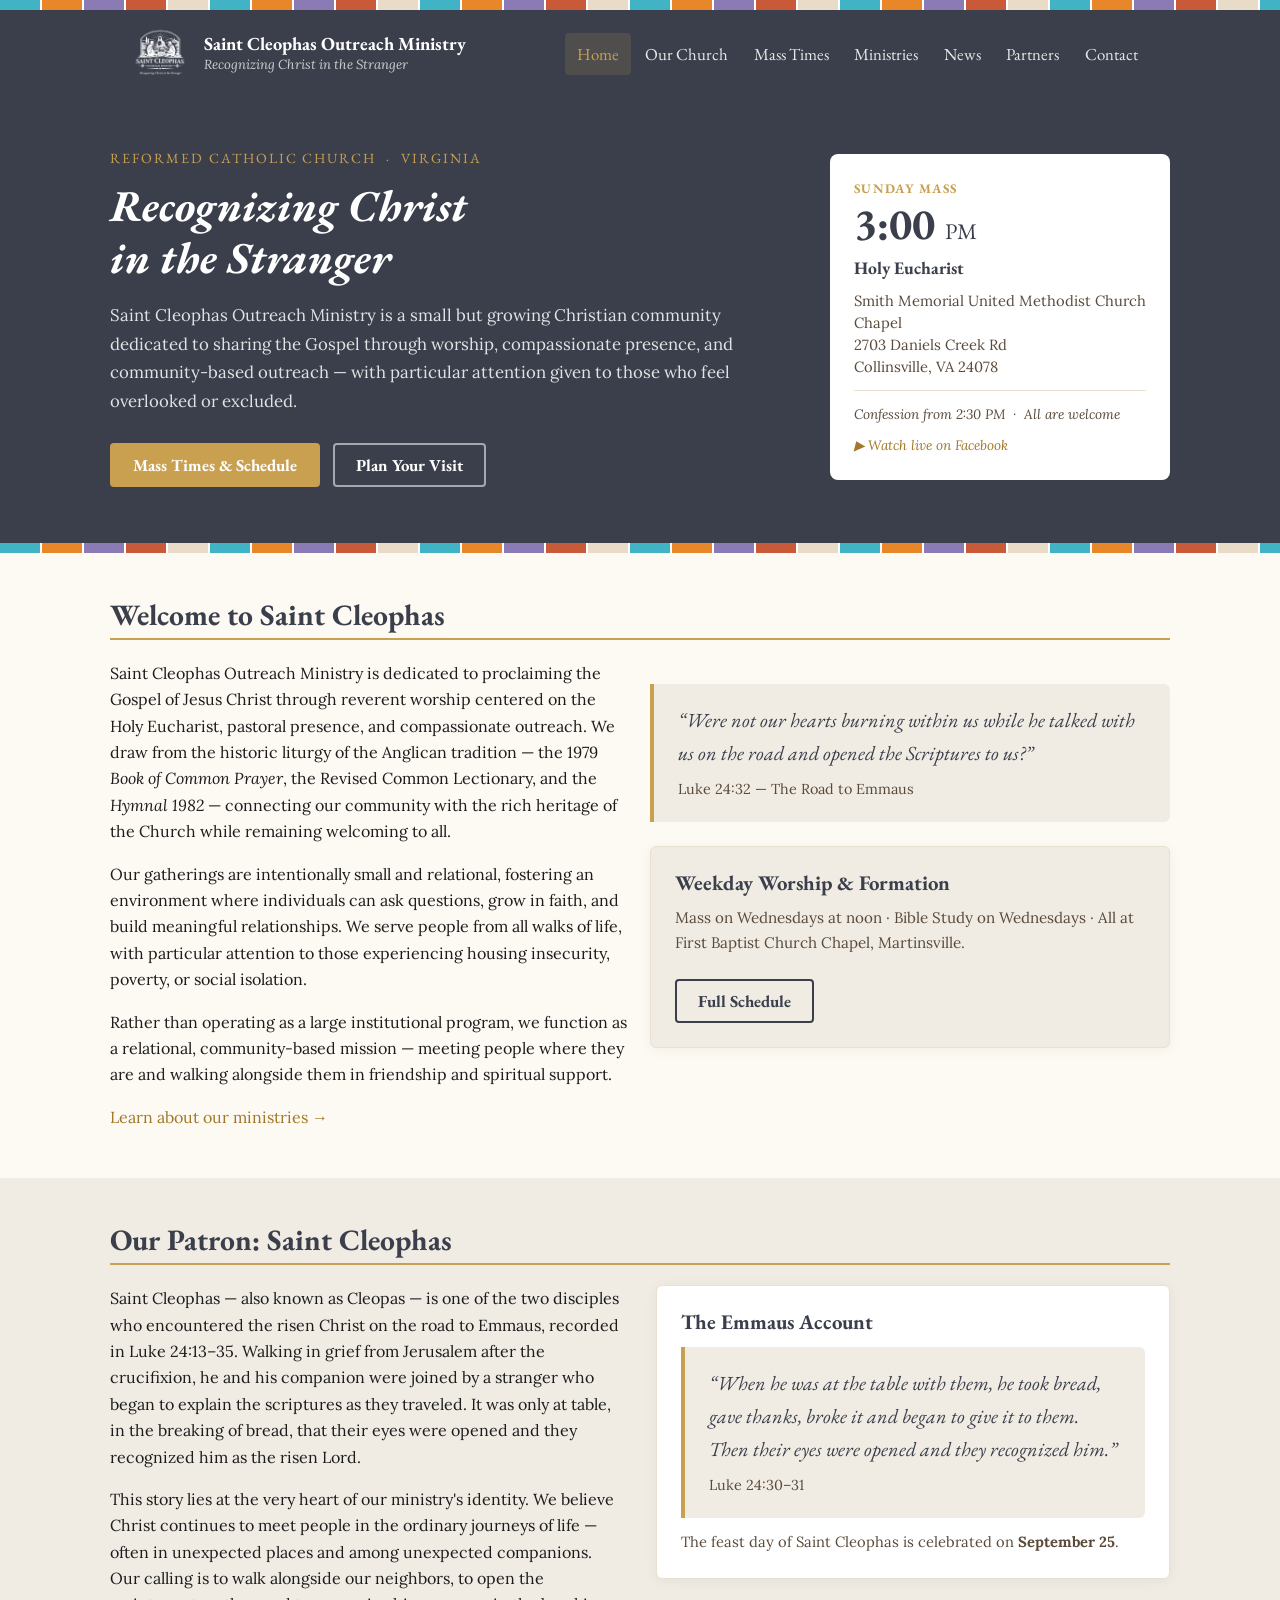
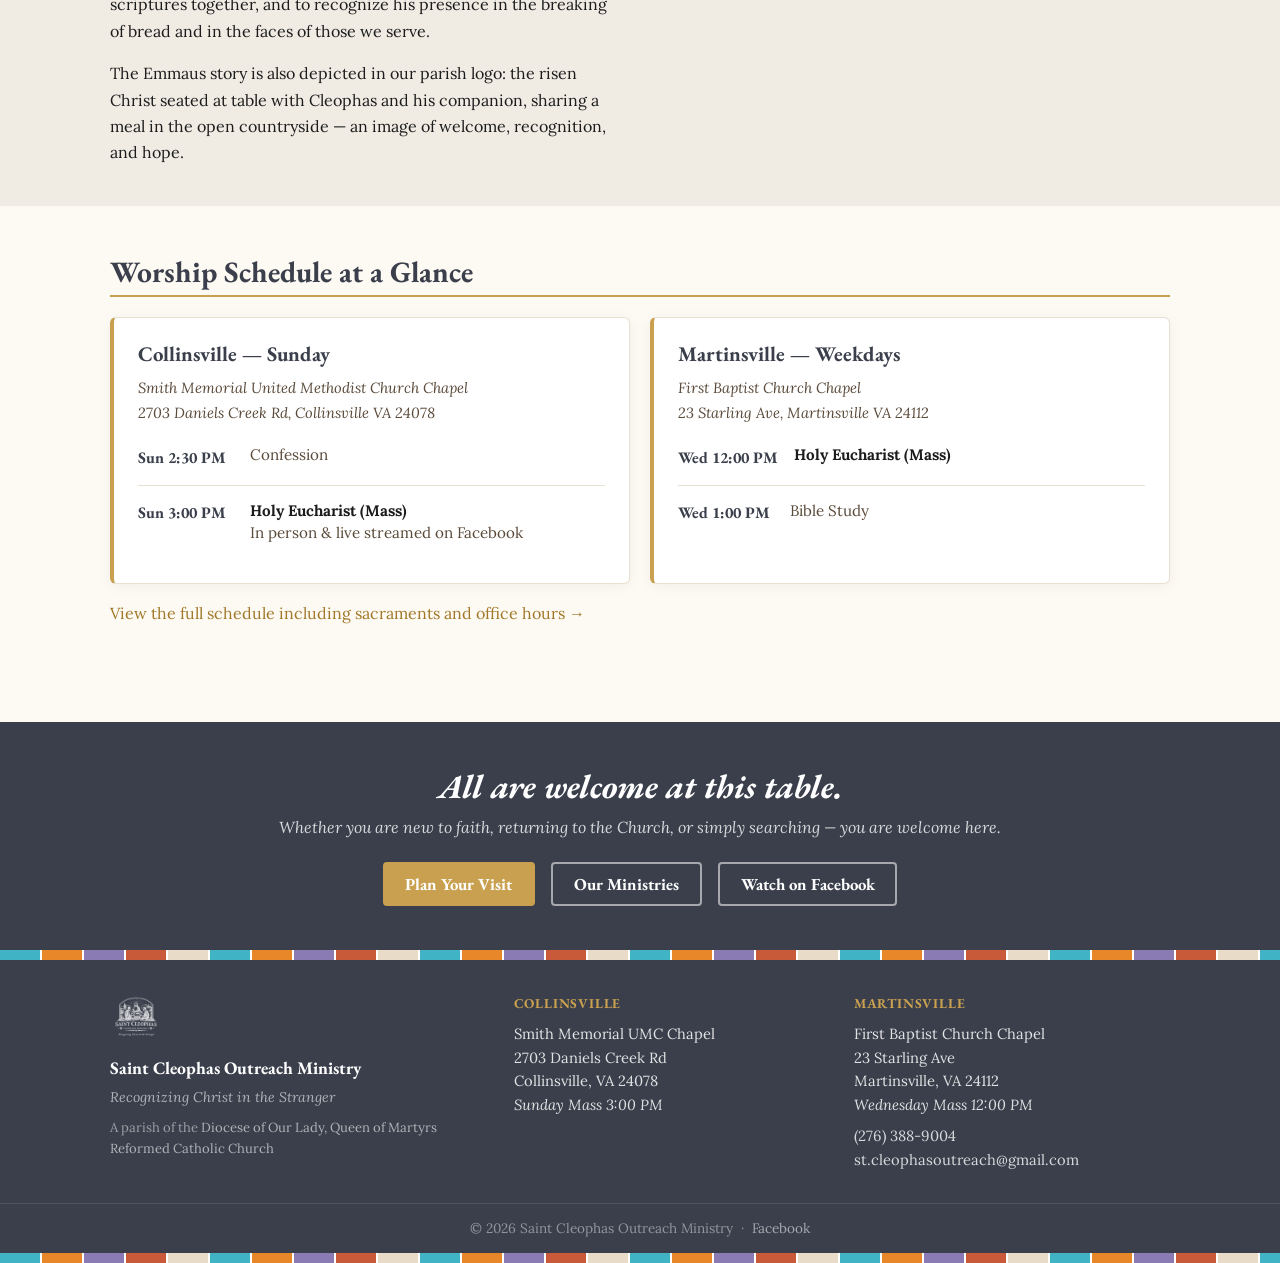
==== commit a77ffc98: "Remove missed Daily Office reference from home page summary line Co-Authored-By: Claude Sonnet 4.6 <" ====
--- a/index.html
+++ b/index.html
@@ -132,7 +132,7 @@
           </div>
           <div class="card card-alt" style="margin-top:1.25rem;">
             <h3>Weekday Worship &amp; Formation</h3>
-            <p class="text-muted" style="font-size:0.95rem;">Mass on Wednesdays at noon · Morning Prayer, Evening Prayer, and Bible Study on Wednesdays · All at First Baptist Church Chapel, Martinsville.</p>
+            <p class="text-muted" style="font-size:0.95rem;">Mass on Wednesdays at noon · Bible Study on Wednesdays · All at First Baptist Church Chapel, Martinsville.</p>
             <a href="mass-times.html" class="btn btn-outline" style="margin-top:0.5rem;">Full Schedule</a>
           </div>
         </div>
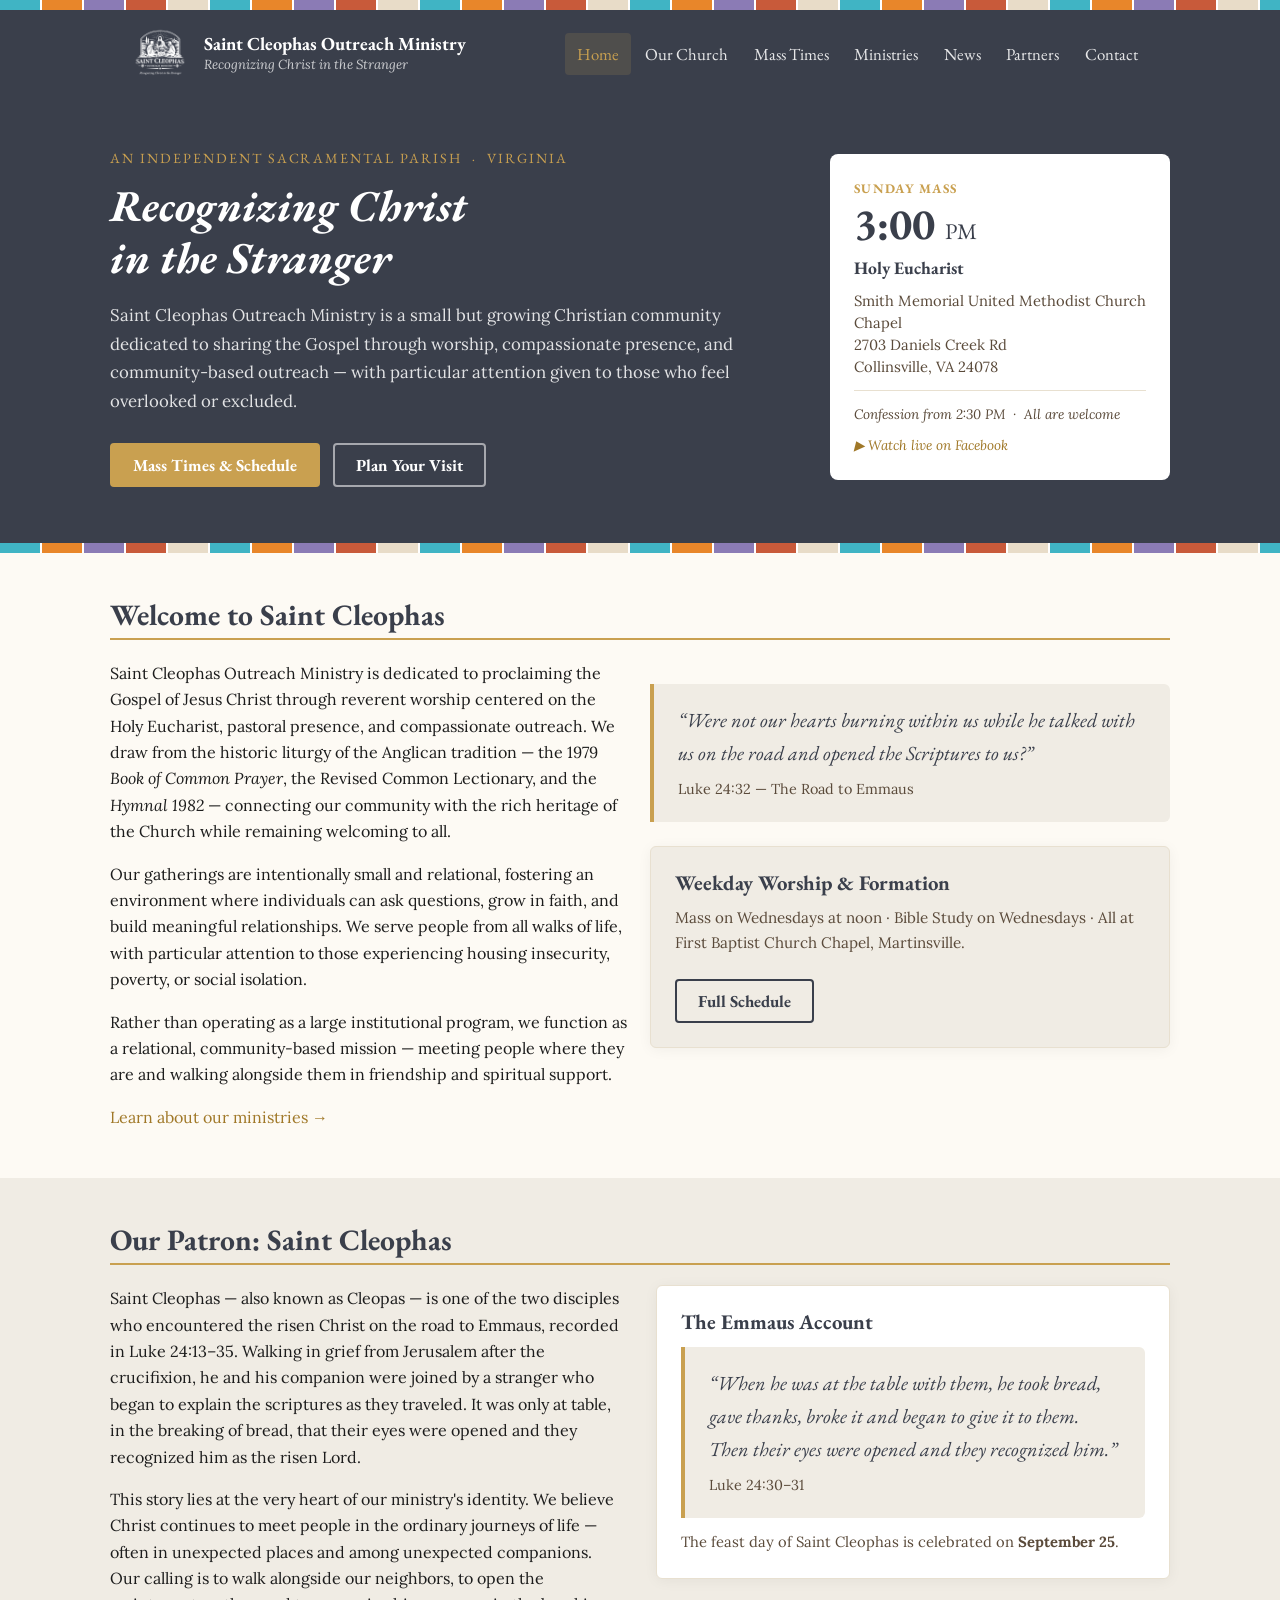
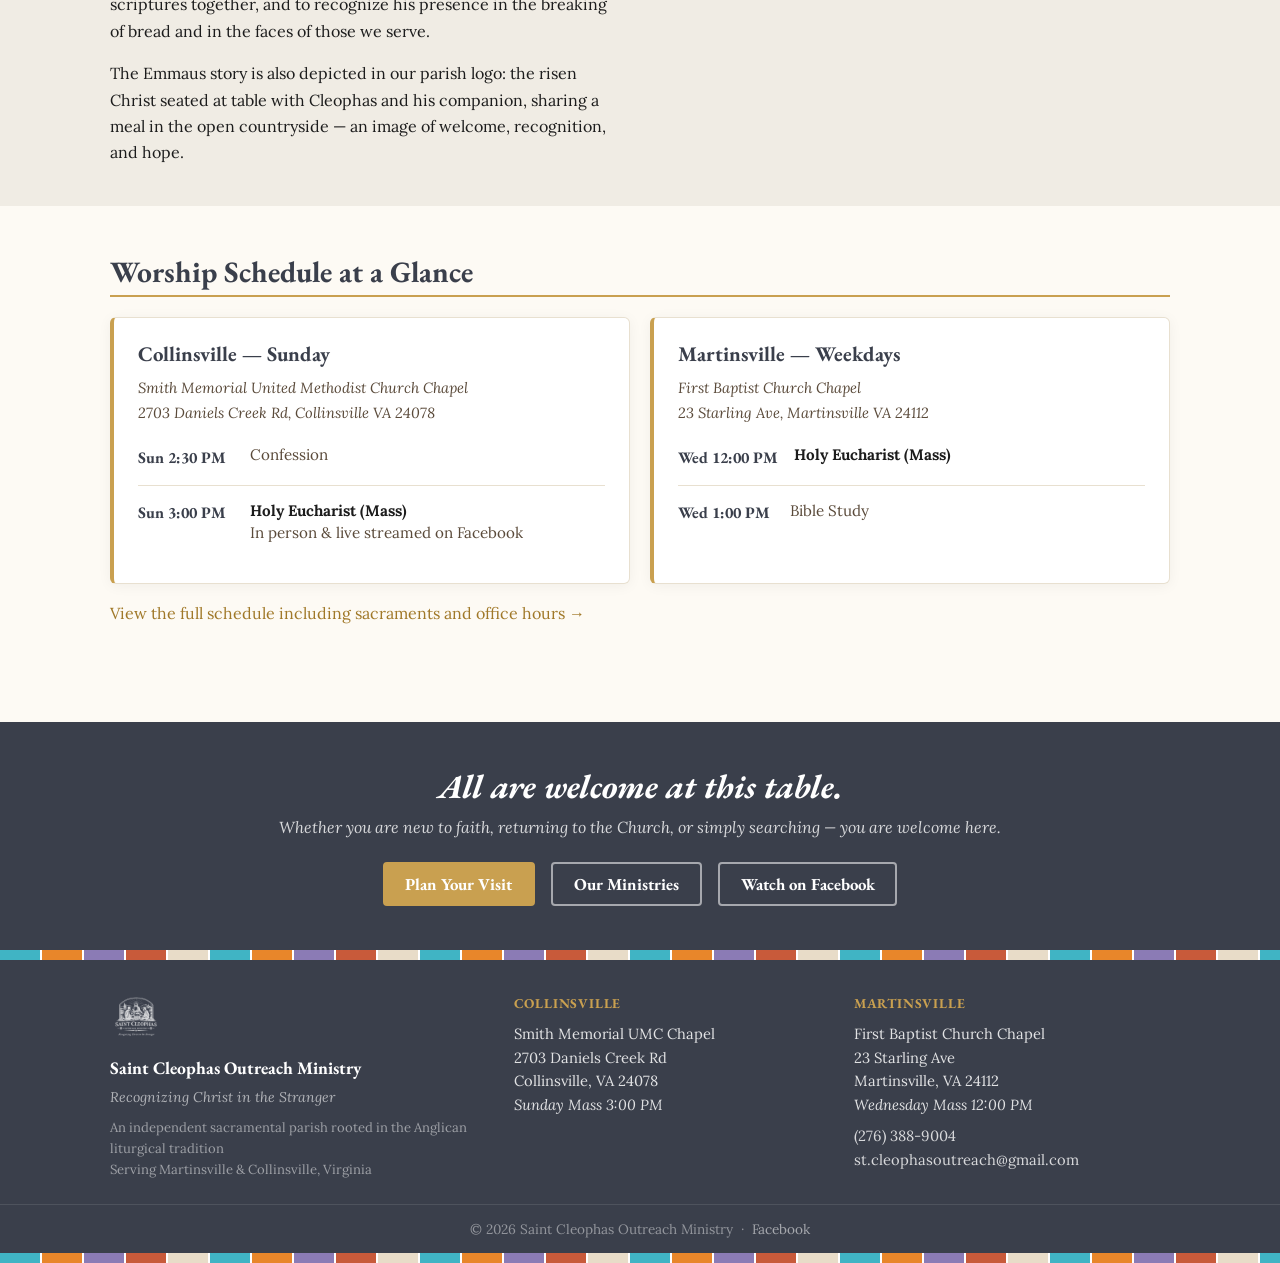
==== commit e2757ac8: "Remove RCC" ====
--- a/index.html
+++ b/index.html
@@ -4,7 +4,7 @@
 <meta charset="utf-8" />
 <meta name="viewport" content="width=device-width,initial-scale=1" />
 <title>Saint Cleophas Outreach Ministry — Recognizing Christ in the Stranger</title>
-<meta name="description" content="Saint Cleophas Outreach Ministry is a Reformed Catholic Church parish serving Martinsville and Collinsville, Virginia through worship, pastoral care, and community outreach." />
+<meta name="description" content="Saint Cleophas Outreach Ministry is an independent sacramental parish rooted in the Anglican liturgical tradition, serving Martinsville and Collinsville, Virginia through worship, pastoral care, and community outreach." />
 <meta name="theme-color" content="#3A3F4B" />
 <link rel="icon" type="image/x-icon" href="assets/favicon.ico" />
 <link rel="icon" type="image/png" sizes="32x32" href="assets/favicon-32.png" />
@@ -19,7 +19,7 @@
   "@context": "https://schema.org",
   "@type": "Church",
   "name": "Saint Cleophas Outreach Ministry",
-  "description": "A Reformed Catholic Church parish dedicated to recognizing the face of Christ in marginalized people.",
+  "description": "An independent sacramental parish rooted in the Anglican liturgical tradition, dedicated to recognizing the face of Christ in marginalized people.",
   "telephone": "+12763889004",
   "email": "st.cleophasoutreach@gmail.com",
   "sameAs": ["https://www.facebook.com/profile.php?id=61555982034414"],
@@ -76,7 +76,7 @@
   <div class="container">
     <div class="home-hero-inner">
       <div>
-        <p class="hero-eyebrow">Reformed Catholic Church &nbsp;·&nbsp; Virginia</p>
+        <p class="hero-eyebrow">An Independent Sacramental Parish &nbsp;·&nbsp; Virginia</p>
         <h1 id="hero-heading">Recognizing Christ<br>in the Stranger</h1>
         <p class="hero-lead">Saint Cleophas Outreach Ministry is a small but growing Christian community dedicated to sharing the Gospel through worship, compassionate presence, and community-based outreach — with particular attention given to those who feel overlooked or excluded.</p>
         <div class="hero-cta">
@@ -226,8 +226,8 @@
         <div class="footer-name">Saint Cleophas Outreach Ministry</div>
         <div class="footer-tagline">Recognizing Christ in the Stranger</div>
         <div class="footer-affiliation">
-          A parish of the <a href="https://www.queen-of-martyrs.com/" target="_blank" rel="noopener">Diocese of Our Lady, Queen of Martyrs</a><br>
-          <a href="https://www.reformedcatholic.org/" target="_blank" rel="noopener">Reformed Catholic Church</a>
+          An independent sacramental parish rooted in the Anglican liturgical tradition<br>
+          Serving Martinsville &amp; Collinsville, Virginia
         </div>
       </div>
       <div>
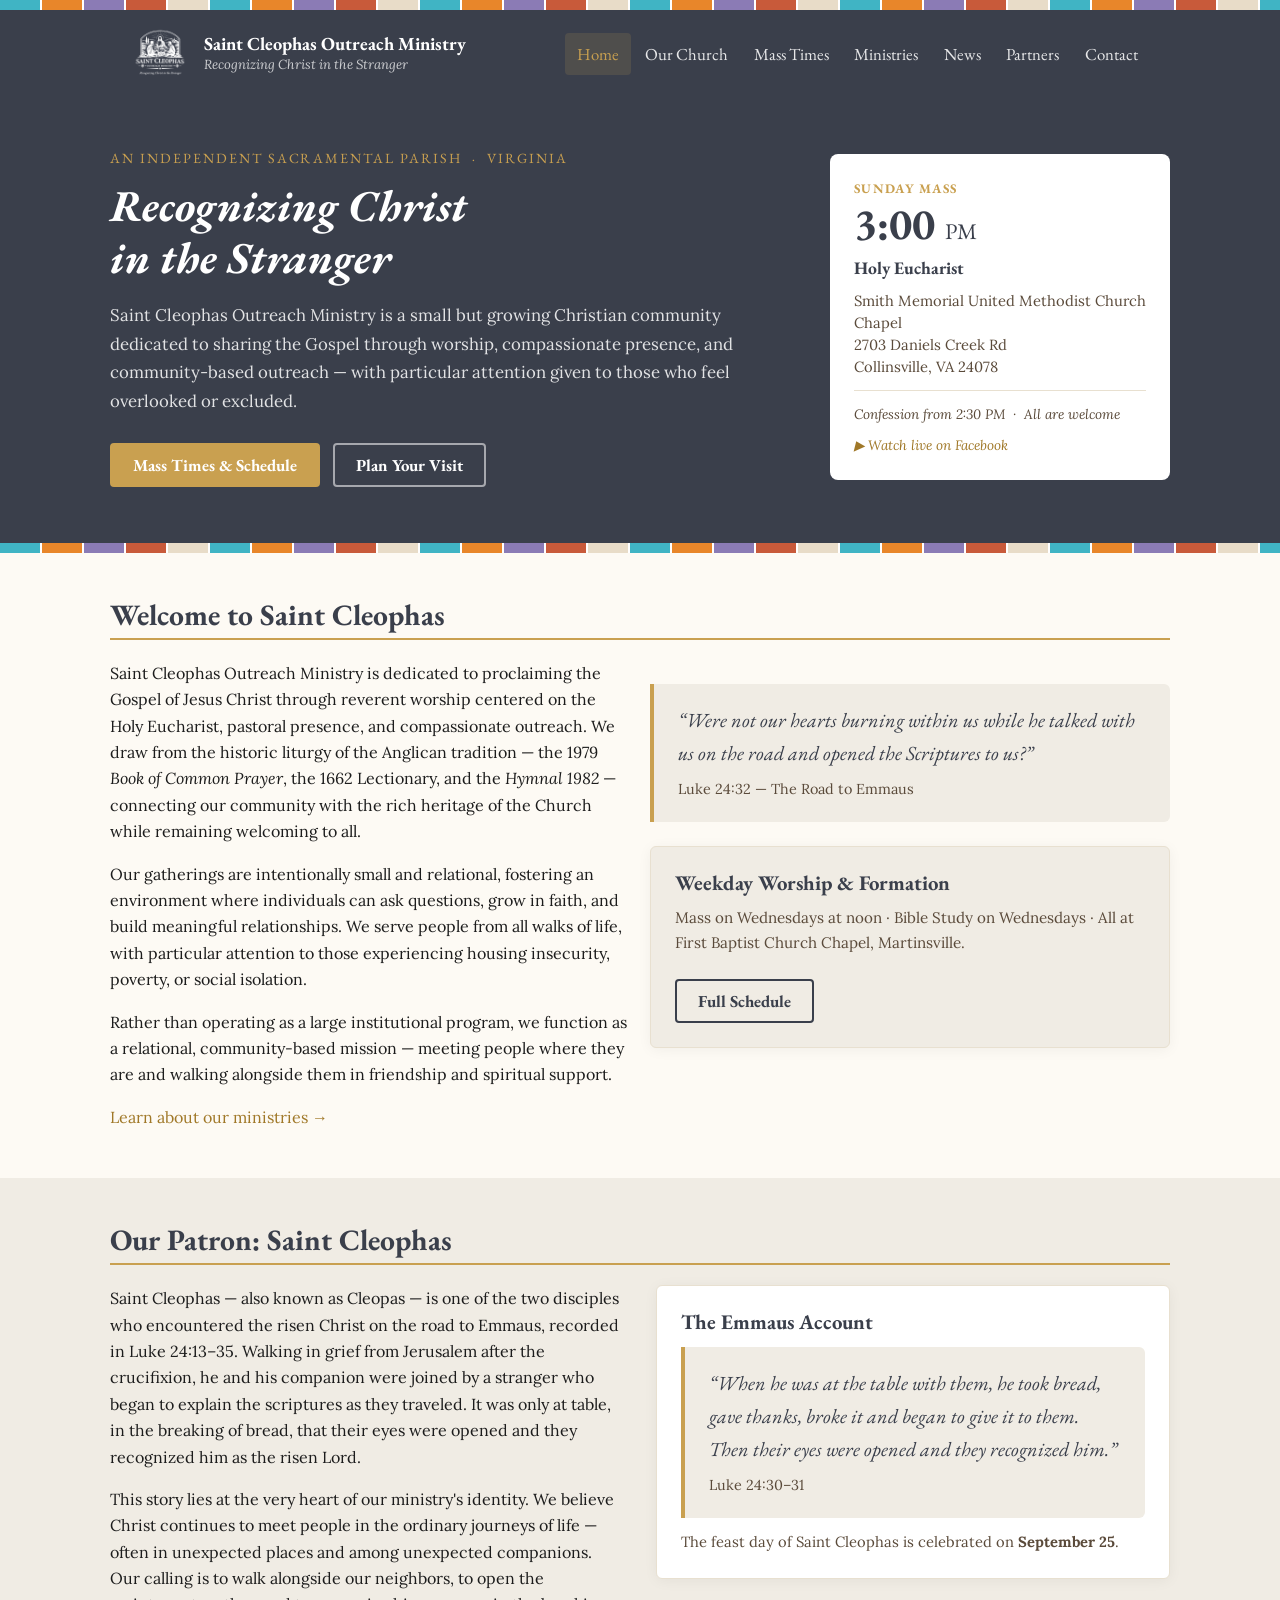
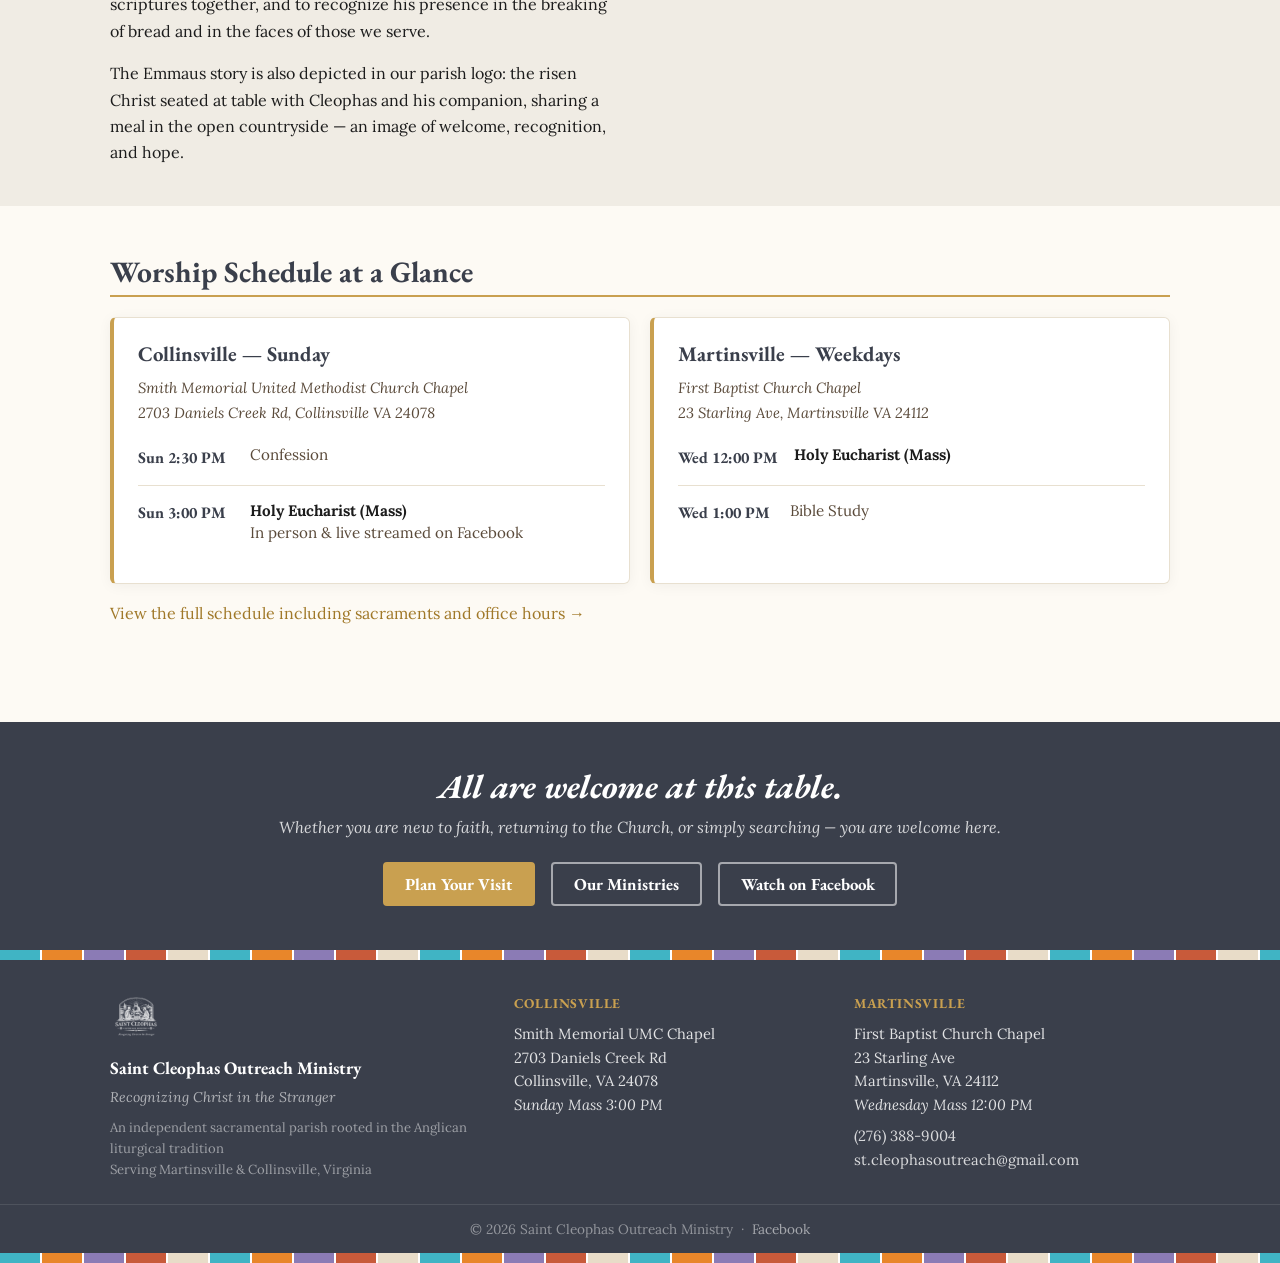
==== commit 9a464a82: "Switch from Revised Common Lectionary to 1662 Lectionary Co-Authored-By: Claude Fable 5 <noreply@ant" ====
--- a/index.html
+++ b/index.html
@@ -118,7 +118,7 @@
       <h2 class="section-title" id="about-heading">Welcome to Saint Cleophas</h2>
       <div class="grid-2" style="align-items:start;">
         <div>
-          <p>Saint Cleophas Outreach Ministry is dedicated to proclaiming the Gospel of Jesus Christ through reverent worship centered on the Holy Eucharist, pastoral presence, and compassionate outreach. We draw from the historic liturgy of the Anglican tradition — the 1979 <em>Book of Common Prayer</em>, the Revised Common Lectionary, and the <em>Hymnal 1982</em> — connecting our community with the rich heritage of the Church while remaining welcoming to all.</p>
+          <p>Saint Cleophas Outreach Ministry is dedicated to proclaiming the Gospel of Jesus Christ through reverent worship centered on the Holy Eucharist, pastoral presence, and compassionate outreach. We draw from the historic liturgy of the Anglican tradition — the 1979 <em>Book of Common Prayer</em>, the 1662 Lectionary, and the <em>Hymnal 1982</em> — connecting our community with the rich heritage of the Church while remaining welcoming to all.</p>
           <p>Our gatherings are intentionally small and relational, fostering an environment where individuals can ask questions, grow in faith, and build meaningful relationships. We serve people from all walks of life, with particular attention to those experiencing housing insecurity, poverty, or social isolation.</p>
           <p>Rather than operating as a large institutional program, we function as a relational, community-based mission — meeting people where they are and walking alongside them in friendship and spiritual support.</p>
           <p><a href="ministries.html">Learn about our ministries &rarr;</a></p>
